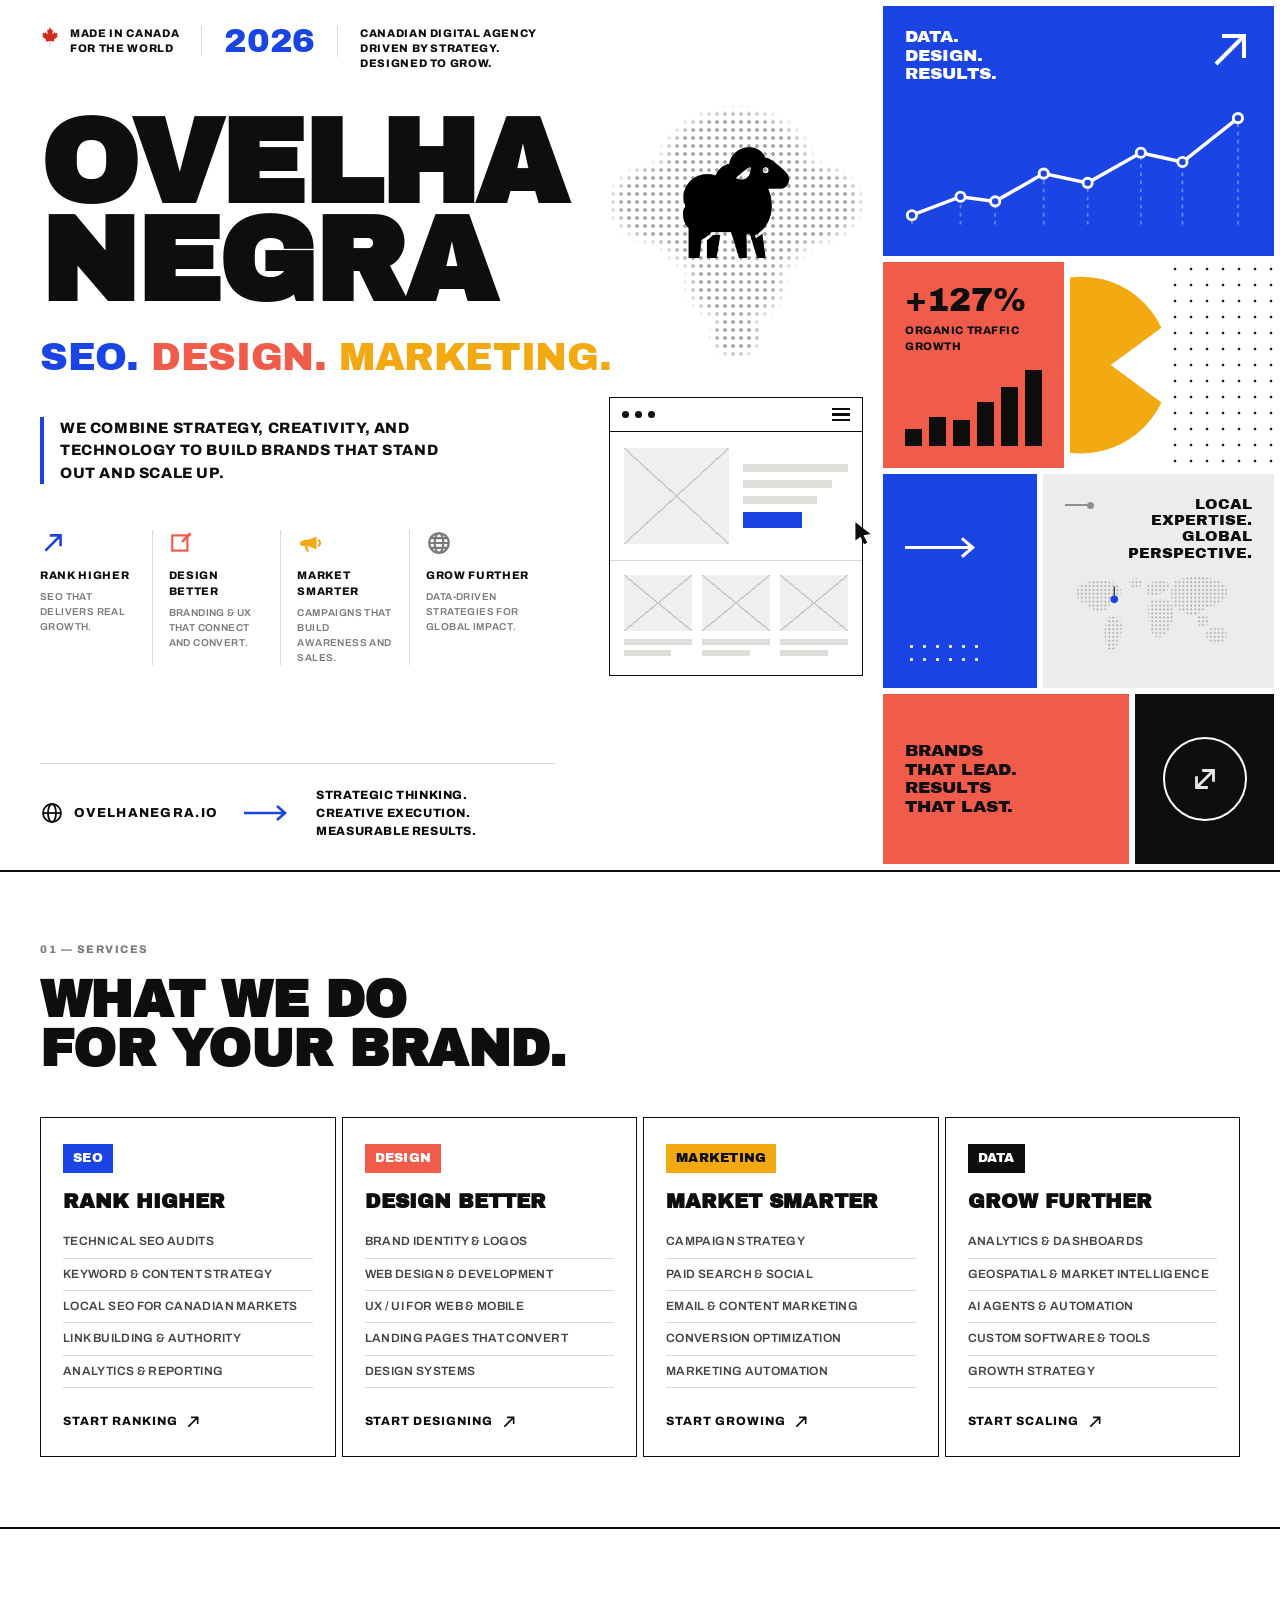
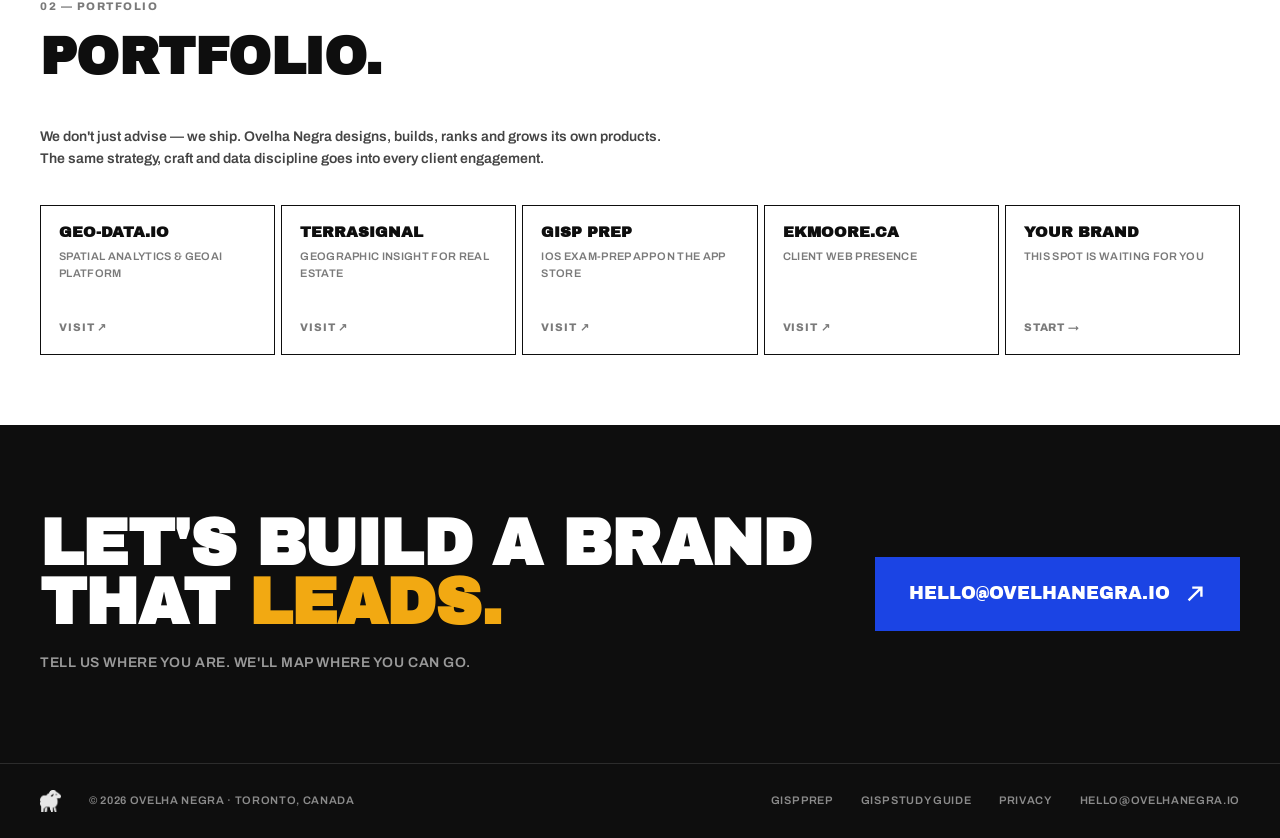
==== index.html @ 056b8930 "Rename brands section to Portfolio Co-Authored-By: Claude Fable 5 <noreply@anthropic.com>" ====
<!DOCTYPE html>
<html lang="en">
<head>
<meta charset="UTF-8">
<meta name="viewport" content="width=device-width, initial-scale=1.0">
<title>Ovelha Negra — Canadian Digital Agency · SEO. Design. Marketing.</title>
<meta name="description" content="Ovelha Negra is a Canadian digital agency driven by strategy and designed to grow. SEO, branding &amp; UX, and data-driven marketing that build brands that stand out and scale up. Made in Canada for the world.">
<meta name="theme-color" content="#0e0e0e">
<meta property="og:title" content="Ovelha Negra — SEO. Design. Marketing.">
<meta property="og:description" content="Canadian digital agency driven by strategy. Designed to grow. Strategic thinking, creative execution, measurable results.">
<meta property="og:type" content="website">
<meta property="og:url" content="https://ovelhanegra.io">
<meta property="og:image" content="https://ovelhanegra.io/assets/og-image.png">
<meta property="og:image:width" content="1200">
<meta property="og:image:height" content="630">
<meta name="twitter:card" content="summary_large_image">
<meta name="twitter:title" content="Ovelha Negra — SEO. Design. Marketing.">
<meta name="twitter:description" content="Canadian digital agency driven by strategy. Designed to grow.">
<meta name="twitter:image" content="https://ovelhanegra.io/assets/og-image.png">
<link rel="canonical" href="https://ovelhanegra.io/">
<link rel="icon" type="image/png" href="/assets/ovelhanegra-sheep.png">
<link rel="apple-touch-icon" href="/assets/ovelhanegra-sheep.png">
<link rel="preconnect" href="https://fonts.googleapis.com">
<link rel="preconnect" href="https://fonts.gstatic.com" crossorigin>
<link href="https://fonts.googleapis.com/css2?family=Archivo:ital,wght@0,400;0,600;0,700;0,800;0,900&family=Archivo+Black&display=swap" rel="stylesheet">
<script type="application/ld+json">
{
  "@context": "https://schema.org",
  "@type": "ProfessionalService",
  "name": "Ovelha Negra",
  "url": "https://ovelhanegra.io",
  "logo": "https://ovelhanegra.io/assets/ovelhanegra-sheep.png",
  "email": "hello@ovelhanegra.io",
  "description": "Canadian digital agency driven by strategy. SEO, design and marketing that build brands that stand out and scale up.",
  "areaServed": "Worldwide",
  "address": { "@type": "PostalAddress", "addressCountry": "CA", "addressLocality": "Toronto" },
  "knowsAbout": ["SEO", "Branding", "UX Design", "Digital Marketing", "Web Development", "Analytics"]
}
</script>
<!-- Microsoft Clarity -->
<script type="text/javascript">
    (function(c,l,a,r,i,t,y){
        c[a]=c[a]||function(){(c[a].q=c[a].q||[]).push(arguments)};
        t=l.createElement(r);t.async=1;t.src="https://www.clarity.ms/tag/"+i;
        y=l.getElementsByTagName(r)[0];y.parentNode.insertBefore(t,y);
    })(window, document, "clarity", "script", "xgvyvarw9n");
</script>
<style>
  :root{
    --paper:#ffffff;
    --ink:#0e0e0e;
    --blue:#1b44e4;
    --coral:#f05b4a;
    --yellow:#f2a912;
    --grey:#ececea;
    --grey-txt:#7a7a7a;
    --line:#d8d8d4;
    --sans:"Archivo",-apple-system,BlinkMacSystemFont,"Helvetica Neue",Arial,sans-serif;
    --black:"Archivo Black","Archivo",-apple-system,sans-serif;
  }
  *{margin:0;padding:0;box-sizing:border-box}
  html{scroll-behavior:smooth}
  body{background:var(--paper);color:var(--ink);font-family:var(--sans);font-size:15px;line-height:1.45;-webkit-font-smoothing:antialiased;text-rendering:optimizeLegibility}
  a{color:inherit;text-decoration:none}
  ::selection{background:var(--ink);color:var(--paper)}
  .u{text-transform:uppercase}
  .kicker{font-weight:800;font-size:11px;letter-spacing:.06em;text-transform:uppercase;line-height:1.35}
  .kicker-sub{font-weight:600;font-size:10px;letter-spacing:.05em;text-transform:uppercase;color:var(--grey-txt);line-height:1.35}

  /* ============ POSTER GRID ============ */
  .poster{display:grid;grid-template-columns:minmax(0,46fr) minmax(0,23fr) minmax(0,31fr);gap:0;max-width:1720px;margin:0 auto}
  .col-left{padding:26px 34px 30px 40px;display:flex;flex-direction:column;min-width:0}
  .col-mid{padding:26px 20px 30px;display:flex;flex-direction:column;align-items:center;min-width:0}
  .col-right{display:grid;grid-template-rows:auto auto auto auto;gap:6px;padding:6px 6px 6px 0;min-width:0}

  /* ---- top meta bar ---- */
  .topbar{display:flex;align-items:flex-start;gap:0;margin-bottom:44px}
  .topbar .cell{padding-right:22px;margin-right:22px;border-right:1px solid var(--line)}
  .topbar .cell:last-child{border-right:0;margin-right:0;padding-right:0}
  .maple{width:20px;height:20px;flex:none}
  .flagcell{display:flex;gap:10px;align-items:flex-start}
  .year{font-family:var(--black);font-size:34px;line-height:.9;color:var(--blue);letter-spacing:-.01em}

  /* ---- headline ---- */
  h1{font-family:var(--black);font-weight:900;font-size:clamp(64px,9.2vw,178px);line-height:.84;letter-spacing:-.02em;text-transform:uppercase;margin:0 0 26px}
  .tagline{font-family:var(--black);font-size:clamp(26px,3vw,55px);line-height:1;letter-spacing:-.01em;text-transform:uppercase;margin-bottom:40px;white-space:nowrap}
  .tagline .t-seo{color:var(--blue)}
  .tagline .t-design{color:var(--coral)}
  .tagline .t-mkt{color:var(--yellow)}

  .thesis{border-left:4px solid var(--blue);padding-left:16px;font-weight:800;font-size:15px;letter-spacing:.04em;text-transform:uppercase;max-width:430px;line-height:1.5;margin-bottom:46px}

  /* ---- four pillars ---- */
  .pillars{display:grid;grid-template-columns:repeat(4,1fr);gap:0;margin-bottom:auto;padding-bottom:40px}
  .pillar{padding:0 16px 0 0;margin-right:16px;border-right:1px solid var(--line)}
  .pillar:last-child{border-right:0;margin-right:0}
  .pillar svg{width:26px;height:26px;margin-bottom:12px;display:block}
  .pillar h3{font-weight:800;font-size:11px;letter-spacing:.06em;text-transform:uppercase;margin-bottom:5px}
  .pillar p{font-weight:600;font-size:10px;letter-spacing:.04em;text-transform:uppercase;color:var(--grey-txt);line-height:1.5}

  /* ---- bottom strip ---- */
  .bottomstrip{display:flex;align-items:center;gap:26px;border-top:1px solid var(--line);padding-top:22px;flex-wrap:wrap}
  .site-id{display:flex;align-items:center;gap:10px;font-weight:800;font-size:13px;letter-spacing:.1em}
  .site-id svg{width:24px;height:24px}
  .strip-arrow{flex:none}
  .strip-claim{font-weight:800;font-size:12px;letter-spacing:.05em;text-transform:uppercase;line-height:1.5}

  /* ---- middle column ---- */
  .sheep-stage{position:relative;width:100%;max-width:400px;aspect-ratio:1/1.12;margin:52px auto 0;display:flex;align-items:center;justify-content:center}
  .halftone{position:absolute;inset:0;background-image:radial-gradient(circle,#a8a8a5 1.6px,transparent 1.7px);background-size:8px 8px;-webkit-mask-image:radial-gradient(ellipse 40% 26% at 50% 30%,#000 60%,transparent 80%),radial-gradient(ellipse 30% 20% at 22% 44%,#000 55%,transparent 78%),radial-gradient(ellipse 30% 20% at 78% 44%,#000 55%,transparent 78%),radial-gradient(ellipse 42% 26% at 50% 52%,#000 58%,transparent 80%),radial-gradient(ellipse 28% 20% at 50% 72%,#000 50%,transparent 76%),radial-gradient(ellipse 15% 12% at 50% 90%,#000 45%,transparent 75%);mask-image:radial-gradient(ellipse 40% 26% at 50% 30%,#000 60%,transparent 80%),radial-gradient(ellipse 30% 20% at 22% 44%,#000 55%,transparent 78%),radial-gradient(ellipse 30% 20% at 78% 44%,#000 55%,transparent 78%),radial-gradient(ellipse 42% 26% at 50% 52%,#000 58%,transparent 80%),radial-gradient(ellipse 28% 20% at 50% 72%,#000 50%,transparent 76%),radial-gradient(ellipse 15% 12% at 50% 90%,#000 45%,transparent 75%)}
  .sheep-stage img{position:relative;width:42%;height:auto;z-index:2;margin-bottom:14%}

  .browser{width:100%;max-width:390px;border:1.5px solid var(--ink);background:var(--paper);margin-top:34px;position:relative}
  .cursor-icon{position:absolute;right:-14px;top:44%;width:26px;height:auto;z-index:4}
  .browser-bar{display:flex;align-items:center;justify-content:space-between;padding:10px 12px;border-bottom:1.5px solid var(--ink)}
  .dots{display:flex;gap:6px}
  .dots i{width:7px;height:7px;border-radius:50%;background:var(--ink);display:block}
  .burger{display:flex;flex-direction:column;gap:3px}
  .burger i{width:18px;height:2.5px;background:var(--ink);display:block}
  .browser-hero{display:grid;grid-template-columns:1fr 1fr;gap:14px;padding:16px 14px;border-bottom:1px solid var(--line)}
  .ph-img{background:#efefed;position:relative;min-height:96px}
  .ph-img::before,.ph-img::after{content:"";position:absolute;inset:0;background:linear-gradient(to top right,transparent calc(50% - .75px),#c9c9c6 calc(50% - .75px),#c9c9c6 calc(50% + .75px),transparent calc(50% + .75px))}
  .ph-img::after{background:linear-gradient(to bottom right,transparent calc(50% - .75px),#c9c9c6 calc(50% - .75px),#c9c9c6 calc(50% + .75px),transparent calc(50% + .75px))}
  .ph-lines{display:flex;flex-direction:column;gap:8px;justify-content:center}
  .ph-lines i{display:block;height:8px;background:#dededb}
  .ph-lines i:nth-child(2){width:85%}
  .ph-lines i:nth-child(3){width:70%}
  .ph-btn{width:56%;height:16px;background:var(--blue)}
  .browser-cards{display:grid;grid-template-columns:repeat(3,1fr);gap:10px;padding:14px}
  .bcard .ph-img{min-height:56px;margin-bottom:8px}
  .bcard i{display:block;height:6px;background:#dededb;margin-bottom:5px}
  .bcard i:last-child{width:70%}

  /* ---- right mosaic ---- */
  .tile{position:relative;overflow:hidden;padding:22px;display:flex;flex-direction:column}
  .t-blue{background:var(--blue);color:#fff}
  .t-coral{background:var(--coral)}
  .t-grey{background:var(--grey)}
  .t-black{background:var(--ink);color:#fff}
  .t-white{background:var(--paper)}
  .tile-head{font-family:var(--black);font-size:clamp(17px,1.35vw,24px);line-height:1.08;text-transform:uppercase;letter-spacing:0}

  .row-chart{min-height:250px}
  .map-head{display:flex;justify-content:space-between;align-items:flex-start;gap:10px;margin-bottom:12px}
  .map-head .tile-head{text-align:right}
  .map-marker{width:22px;height:2px;background:#8f8f8c;margin-top:8px;position:relative;flex:none}
  .map-marker::after{content:"";position:absolute;right:-7px;top:-2.5px;width:7px;height:7px;border-radius:50%;background:#8f8f8c}
  .row-chart .chart-top{display:flex;justify-content:space-between;align-items:flex-start;margin-bottom:8px}
  .row-chart svg.linechart{width:100%;height:auto;margin-top:auto;display:block}
  .arrow-ne{width:44px;height:44px;flex:none}

  .row2{display:grid;grid-template-columns:47fr 53fr;gap:6px}
  .stat-num{font-family:var(--black);font-size:clamp(28px,2.6vw,44px);line-height:1;margin-bottom:6px}
  .stat-label{font-weight:800;font-size:11px;letter-spacing:.05em;text-transform:uppercase;line-height:1.4;margin-bottom:16px}
  .bars{display:flex;align-items:flex-end;gap:7px;height:76px;margin-top:auto}
  .bars i{display:block;background:var(--ink);flex:1}
  .pac-tile{background:var(--paper);display:grid;grid-template-columns:1fr 1fr;padding:0}
  .pac{width:100%;height:100%;display:block}
  .dotgrid{background-image:radial-gradient(circle,#1a1a1a 1.5px,transparent 1.6px);background-size:16px 16px;background-position:center}

  .row3{display:grid;grid-template-columns:40fr 60fr;gap:6px;min-height:170px}
  .t-arrow{justify-content:space-between}
  .arrow-e{width:70%;height:auto;margin:auto 0}
  .t-arrow .tiledots{margin-top:auto;background-image:radial-gradient(circle,rgba(255,255,255,.9) 1.4px,transparent 1.5px);background-size:13px 13px;height:26px;width:70%}
  .worldmap{width:100%;height:auto;margin-top:auto;display:block}

  .row4{display:grid;grid-template-columns:64fr 36fr;gap:6px;min-height:170px}
  .t-coral .tile-head{color:var(--ink)}
  .circle-arrow{margin:auto;width:84px;height:84px;border:2px solid #fff;border-radius:50%;display:flex;align-items:center;justify-content:center}
  .circle-arrow svg{width:34px;height:34px}

  .tile a.cover{position:absolute;inset:0;z-index:3}
  .tile{transition:filter .15s}
  .tile:hover{filter:brightness(.97)}

  /* ============ SECTIONS BELOW ============ */
  .band{border-top:2px solid var(--ink)}
  .section{max-width:1720px;margin:0 auto;padding:70px 40px}
  .sec-label{font-weight:800;font-size:11px;letter-spacing:.14em;text-transform:uppercase;color:var(--grey-txt);margin-bottom:18px}
  .sec-title{font-family:var(--black);font-size:clamp(30px,4vw,58px);line-height:.95;text-transform:uppercase;letter-spacing:-.01em;margin-bottom:44px}

  .svc-grid{display:grid;grid-template-columns:repeat(4,1fr);gap:6px}
  .svc{border:1.5px solid var(--ink);padding:26px 22px;display:flex;flex-direction:column;min-height:340px}
  .svc .tag{font-family:var(--black);font-size:13px;letter-spacing:.02em;text-transform:uppercase;padding:5px 10px;display:inline-block;align-self:flex-start;margin-bottom:18px;color:#fff}
  .svc:nth-child(1) .tag{background:var(--blue)}
  .svc:nth-child(2) .tag{background:var(--coral)}
  .svc:nth-child(3) .tag{background:var(--yellow);color:var(--ink)}
  .svc:nth-child(4) .tag{background:var(--ink)}
  .svc h3{font-family:var(--black);font-size:20px;text-transform:uppercase;line-height:1.05;margin-bottom:14px}
  .svc ul{list-style:none;margin-bottom:22px}
  .svc li{font-weight:600;font-size:12px;letter-spacing:.03em;text-transform:uppercase;color:#444;padding:7px 0;border-bottom:1px solid var(--line)}
  .svc .go{margin-top:auto;font-weight:800;font-size:12px;letter-spacing:.08em;text-transform:uppercase;display:inline-flex;align-items:center;gap:8px}
  .svc .go svg{width:16px;height:16px;transition:transform .15s}
  .svc:hover .go svg{transform:translate(3px,-3px)}

  .work-note{font-weight:600;font-size:14px;color:#444;max-width:640px;margin-bottom:34px;line-height:1.6;text-transform:none;letter-spacing:0}
  .work-grid{display:grid;grid-template-columns:repeat(5,1fr);gap:6px}
  .work{border:1.5px solid var(--ink);padding:18px;min-height:150px;display:flex;flex-direction:column;transition:background .15s,color .15s}
  .work:hover{background:var(--ink);color:#fff}
  .work b{font-family:var(--black);font-size:15px;text-transform:uppercase;line-height:1.1;margin-bottom:8px}
  .work span{font-weight:600;font-size:11px;letter-spacing:.03em;text-transform:uppercase;color:var(--grey-txt);line-height:1.5}
  .work:hover span{color:#cfcfcf}
  .work .wgo{margin-top:auto;font-weight:800;font-size:11px;letter-spacing:.08em}

  .cta{background:var(--ink);color:#fff}
  .cta .section{display:grid;grid-template-columns:1fr auto;gap:40px;align-items:center;padding-top:90px;padding-bottom:90px}
  .cta h2{font-family:var(--black);font-size:clamp(36px,5vw,76px);line-height:.92;text-transform:uppercase;letter-spacing:-.01em}
  .cta h2 .hl{color:var(--yellow)}
  .cta p{font-weight:600;font-size:14px;letter-spacing:.04em;text-transform:uppercase;color:#9a9a9a;margin-top:20px}
  .cta-btn{display:inline-flex;align-items:center;gap:14px;background:var(--blue);color:#fff;font-family:var(--black);font-size:clamp(15px,1.4vw,20px);text-transform:uppercase;padding:24px 34px;transition:background .15s}
  .cta-btn:hover{background:var(--coral)}
  .cta-btn svg{width:22px;height:22px}

  footer{background:var(--ink);color:#8b8b8b;border-top:1px solid #2c2c2c}
  .foot{max-width:1720px;margin:0 auto;padding:26px 40px;display:flex;flex-wrap:wrap;gap:10px 28px;align-items:center;font-weight:600;font-size:11px;letter-spacing:.06em;text-transform:uppercase}
  .foot img{height:22px;width:auto;filter:invert(1);opacity:.9}
  .foot a:hover{color:#fff}
  .foot .grow{flex:1}

  /* ============ RESPONSIVE ============ */
  @media(max-width:1180px){
    .poster{grid-template-columns:1fr 1fr;min-height:0}
    .col-mid{order:3}
    .col-right{order:2;padding:26px 34px 0 0}
    .col-left{grid-column:1/-1;order:1}
    .col-mid{padding-left:34px}
    .svc-grid{grid-template-columns:repeat(2,1fr)}
    .work-grid{grid-template-columns:repeat(3,1fr)}
    .tagline{white-space:normal}
  }
  @media(max-width:720px){
    .poster{display:block}
    .col-left{padding:20px 22px}
    .col-mid{padding:10px 22px 30px}
    .col-right{padding:0 22px 10px}
    .topbar{flex-wrap:wrap;gap:12px;margin-bottom:30px}
    .topbar .cell{border-right:0;margin-right:0;padding-right:14px}
    .pillars{grid-template-columns:repeat(2,1fr);gap:22px 0}
    .pillar:nth-child(2){border-right:0}
    .svc-grid,.work-grid{grid-template-columns:1fr}
    .cta .section{grid-template-columns:1fr;padding:60px 22px}
    .section{padding:50px 22px}
    .row2,.row3,.row4{grid-template-columns:1fr}
    .pac-tile{grid-template-columns:1fr 1fr;min-height:120px}
    .bottomstrip{gap:16px}
  }
</style>
</head>
<body>

<!-- ==================== POSTER HERO ==================== -->
<div class="poster">

  <!-- LEFT -->
  <div class="col-left">
    <div class="topbar">
      <div class="cell flagcell">
        <svg class="maple" viewBox="0 0 24 24" fill="#d52b1e" aria-hidden="true"><path d="M12 1.5l-1.6 3.1c-.2.4-.5.4-.9.2l-1.2-.6.9 4.6c.2.9-.4 1-.9.5L6.4 7.2l-.3 1.1c-.1.3-.3.6-.7.5L2.8 8.3l.7 2.5c.1.5.3.9-.2 1.1l-.9.5 4.4 3.6c.4.3.6.9.4 1.5l-.4 1.3 4.2-.8c.5-.1.9.1.9.6L11.7 23h.6l-.2-4.4c0-.5.4-.7.9-.6l4.2.8-.4-1.3c-.2-.6 0-1.2.4-1.5l4.4-3.6-.9-.5c-.5-.2-.3-.6-.2-1.1l.7-2.5-2.6.5c-.4.1-.6-.2-.7-.5l-.3-1.1-1.9 2.1c-.5.5-1.1.4-.9-.5l.9-4.6-1.2.6c-.4.2-.7.2-.9-.2z"/></svg>
        <div class="kicker">Made in Canada<br>for the World</div>
      </div>
      <div class="cell"><div class="year">2026</div></div>
      <div class="cell"><div class="kicker">Canadian Digital Agency<br>Driven by Strategy.<br>Designed to Grow.</div></div>
    </div>

    <h1>Ovelha<br>Negra</h1>

    <div class="tagline"><span class="t-seo">SEO.</span> <span class="t-design">Design.</span> <span class="t-mkt">Marketing.</span></div>

    <p class="thesis">We combine strategy, creativity, and technology to build brands that stand out and scale up.</p>

    <div class="pillars">
      <div class="pillar">
        <svg viewBox="0 0 24 24" fill="none" stroke="#1b44e4" stroke-width="2.4" aria-hidden="true"><path d="M5 19L19 5M9 5h10v10"/></svg>
        <h3>Rank Higher</h3>
        <p>SEO that delivers real growth.</p>
      </div>
      <div class="pillar">
        <svg viewBox="0 0 24 24" fill="none" stroke="#f05b4a" stroke-width="2" aria-hidden="true"><rect x="3" y="5" width="14" height="14"/><path d="M20 3l-8 8" stroke-width="2.4"/></svg>
        <h3>Design Better</h3>
        <p>Branding &amp; UX that connect and convert.</p>
      </div>
      <div class="pillar">
        <svg viewBox="0 0 24 24" fill="none" stroke="#f2a912" stroke-width="2" aria-hidden="true"><path d="M3 11v3l4 1 2 5h2l-1.5-5H11l7 3V6l-7 3H7z" fill="#f2a912" stroke="none"/><path d="M20 9.5a3 3 0 010 5" stroke-linecap="round"/></svg>
        <h3>Market Smarter</h3>
        <p>Campaigns that build awareness and sales.</p>
      </div>
      <div class="pillar">
        <svg viewBox="0 0 24 24" fill="none" stroke="#7a7a7a" stroke-width="2" aria-hidden="true"><circle cx="12" cy="12" r="9"/><ellipse cx="12" cy="12" rx="4" ry="9"/><path d="M3 12h18M4.5 7.5h15M4.5 16.5h15"/></svg>
        <h3>Grow Further</h3>
        <p>Data-driven strategies for global impact.</p>
      </div>
    </div>

    <div class="bottomstrip">
      <div class="site-id">
        <svg viewBox="0 0 24 24" fill="none" stroke="#0e0e0e" stroke-width="1.8" aria-hidden="true"><circle cx="12" cy="12" r="9"/><ellipse cx="12" cy="12" rx="4" ry="9"/><path d="M3 12h18"/></svg>
        OVELHANEGRA.IO
      </div>
      <svg class="strip-arrow" width="46" height="18" viewBox="0 0 46 18" fill="none" aria-hidden="true"><path d="M0 9h40M33 2l8 7-8 7" stroke="#1b44e4" stroke-width="2.6"/></svg>
      <div class="strip-claim">Strategic Thinking.<br>Creative Execution.<br>Measurable Results.</div>
    </div>
  </div>

  <!-- MIDDLE -->
  <div class="col-mid">
    <div class="sheep-stage">
      <div class="halftone" aria-hidden="true"></div>
      <img src="/assets/ovelhanegra-sheep.png" alt="Ovelha Negra — the black sheep" width="340" height="340">
    </div>
    <div class="browser" aria-hidden="true">
      <svg class="cursor-icon" viewBox="0 0 24 24" aria-hidden="true"><path d="M5 2l14 11-6.5 1L16 21l-3 1.4-3.4-7L5 19z" fill="#0e0e0e"/></svg>
      <div class="browser-bar"><div class="dots"><i></i><i></i><i></i></div><div class="burger"><i></i><i></i><i></i></div></div>
      <div class="browser-hero">
        <div class="ph-img"></div>
        <div class="ph-lines"><i></i><i></i><i></i><span class="ph-btn"></span></div>
      </div>
      <div class="browser-cards">
        <div class="bcard"><div class="ph-img"></div><i></i><i></i></div>
        <div class="bcard"><div class="ph-img"></div><i></i><i></i></div>
        <div class="bcard"><div class="ph-img"></div><i></i><i></i></div>
      </div>
    </div>
  </div>

  <!-- RIGHT MOSAIC -->
  <div class="col-right">

    <div class="tile t-blue row-chart">
      <a class="cover" href="#services" aria-label="Data. Design. Results. — see services"></a>
      <div class="chart-top">
        <div class="tile-head">Data.<br>Design.<br>Results.</div>
        <svg class="arrow-ne" viewBox="0 0 44 44" fill="none" aria-hidden="true"><path d="M8 36L36 8M14 8h22v22" stroke="#fff" stroke-width="4"/></svg>
      </div>
      <svg class="linechart" viewBox="0 0 300 120" fill="none" aria-hidden="true">
        <path d="M6 112v-8M48 112v-24M78 112v-20M120 112v-44M158 112v-36M204 112v-62M240 112v-54M288 112v-92" stroke="rgba(255,255,255,.35)" stroke-width="1.5" stroke-dasharray="3 4"/>
        <path d="M6 104L48 88 78 92 120 68 158 76 204 50 240 58 288 20" stroke="#fff" stroke-width="3"/>
        <circle cx="6" cy="104" r="4" fill="#1b44e4" stroke="#fff" stroke-width="2.5"/><circle cx="48" cy="88" r="4" fill="#1b44e4" stroke="#fff" stroke-width="2.5"/><circle cx="78" cy="92" r="4" fill="#1b44e4" stroke="#fff" stroke-width="2.5"/><circle cx="120" cy="68" r="4" fill="#1b44e4" stroke="#fff" stroke-width="2.5"/><circle cx="158" cy="76" r="4" fill="#1b44e4" stroke="#fff" stroke-width="2.5"/><circle cx="204" cy="50" r="4" fill="#1b44e4" stroke="#fff" stroke-width="2.5"/><circle cx="240" cy="58" r="4" fill="#1b44e4" stroke="#fff" stroke-width="2.5"/><circle cx="288" cy="20" r="4" fill="#1b44e4" stroke="#fff" stroke-width="2.5"/>
      </svg>
    </div>

    <div class="row2">
      <div class="tile t-coral">
        <a class="cover" href="#services" aria-label="+127% organic traffic growth — see SEO services"></a>
        <div class="stat-num">+127%</div>
        <div class="stat-label">Organic Traffic<br>Growth</div>
        <div class="bars"><i style="height:22%"></i><i style="height:38%"></i><i style="height:34%"></i><i style="height:58%"></i><i style="height:78%"></i><i style="height:100%"></i></div>
      </div>
      <div class="tile pac-tile" aria-hidden="true">
        <svg class="pac" viewBox="0 0 90 160" preserveAspectRatio="xMinYMid meet"><path fill="#f2a912" d="M80.7 47 A78 78 0 1 0 80.7 113 L36 80 Z"/></svg>
        <div class="dotgrid"></div>
      </div>
    </div>

    <div class="row3">
      <div class="tile t-blue t-arrow">
        <a class="cover" href="#contact" aria-label="Contact Ovelha Negra"></a>
        <svg class="arrow-e" viewBox="0 0 100 30" fill="none" aria-hidden="true"><path d="M0 15h88M74 3l14 12-14 12" stroke="#fff" stroke-width="4"/></svg>
        <div class="tiledots"></div>
      </div>
      <div class="tile t-grey">
        <div class="map-head"><span class="map-marker" aria-hidden="true"></span><div class="tile-head" style="font-size:15px">Local Expertise.<br>Global Perspective.</div></div>
        <svg class="worldmap" viewBox="0 0 220 110" aria-hidden="true">
          <defs>
            <pattern id="mapdots" width="4.6" height="4.6" patternUnits="userSpaceOnUse"><circle cx="1.5" cy="1.5" r="1.05" fill="#8f8f8c"/></pattern>
          </defs>
          <g fill="url(#mapdots)">
            <path d="M18 14c12-6 34-7 44 0 8 5 4 13-2 17-6 4-8 9-13 13-5 4-11 3-15-2-5-6-14-6-17-12-3-6-3-13 3-16z"/>
            <path d="M76 8c6-3 12-2 14 2 2 4-2 8-8 8-5 0-9-6-6-10z"/>
            <path d="M52 52c8-2 14 2 15 10 1 8-3 18-7 26-3 6-8 6-10 0-3-9-4-16-3-24 1-6 2-10 5-12z"/>
            <path d="M100 12c8-4 18-4 22 0 3 3 0 8-4 10-6 3-12 6-18 4-5-2-5-11 0-14z"/>
            <path d="M102 32c10-4 20-2 24 6 4 8 2 18-2 26-4 8-10 14-16 12-6-2-8-10-9-18-1-10-3-22 3-26z"/>
            <path d="M132 8c18-6 44-4 54 4 8 6 6 16-2 22-8 6-16 4-22 10-5 5-12 8-18 4-8-5-16-6-18-14-2-9-2-22 6-26z"/>
            <path d="M158 50c5-2 10 0 11 5 1 4-2 8-7 8-4 0-8-3-8-7 0-3 1-5 4-6z"/>
            <path d="M172 64c8-3 16-1 18 6 2 6-3 12-10 13-7 1-13-3-14-9-1-5 2-8 6-10z"/>
          </g>
          <line x1="58" y1="30" x2="58" y2="16" stroke="#0e0e0e" stroke-width="1.2"/>
          <circle cx="58" cy="31" r="4.5" fill="#1b44e4"/>
        </svg>
      </div>
    </div>

    <div class="row4">
      <div class="tile t-coral">
        <a class="cover" href="#work" aria-label="Brands that lead — see our work"></a>
        <div class="tile-head" style="margin:auto 0">Brands<br>That Lead.<br>Results<br>That Last.</div>
      </div>
      <div class="tile t-black">
        <a class="cover" href="#contact" aria-label="Start a project"></a>
        <div class="circle-arrow"><svg viewBox="0 0 24 24" fill="none" stroke="#fff" stroke-width="2" aria-hidden="true"><path d="M6 18L18 6M10 6h8v8M6 10v8h8" opacity=".9"/></svg></div>
      </div>
    </div>

  </div>
</div>

<!-- ==================== SERVICES ==================== -->
<div class="band" id="services">
  <div class="section">
    <div class="sec-label">01 — Services</div>
    <h2 class="sec-title">What we do<br>for your brand.</h2>
    <div class="svc-grid">
      <div class="svc">
        <span class="tag">SEO</span>
        <h3>Rank Higher</h3>
        <ul>
          <li>Technical SEO audits</li>
          <li>Keyword &amp; content strategy</li>
          <li>Local SEO for Canadian markets</li>
          <li>Link building &amp; authority</li>
          <li>Analytics &amp; reporting</li>
        </ul>
        <a class="go" href="mailto:hello@ovelhanegra.io?subject=SEO%20inquiry">Start ranking <svg viewBox="0 0 24 24" fill="none" stroke="currentColor" stroke-width="2.4"><path d="M5 19L19 5M9 5h10v10"/></svg></a>
      </div>
      <div class="svc">
        <span class="tag">Design</span>
        <h3>Design Better</h3>
        <ul>
          <li>Brand identity &amp; logos</li>
          <li>Web design &amp; development</li>
          <li>UX / UI for web &amp; mobile</li>
          <li>Landing pages that convert</li>
          <li>Design systems</li>
        </ul>
        <a class="go" href="mailto:hello@ovelhanegra.io?subject=Design%20inquiry">Start designing <svg viewBox="0 0 24 24" fill="none" stroke="currentColor" stroke-width="2.4"><path d="M5 19L19 5M9 5h10v10"/></svg></a>
      </div>
      <div class="svc">
        <span class="tag">Marketing</span>
        <h3>Market Smarter</h3>
        <ul>
          <li>Campaign strategy</li>
          <li>Paid search &amp; social</li>
          <li>Email &amp; content marketing</li>
          <li>Conversion optimization</li>
          <li>Marketing automation</li>
        </ul>
        <a class="go" href="mailto:hello@ovelhanegra.io?subject=Marketing%20inquiry">Start growing <svg viewBox="0 0 24 24" fill="none" stroke="currentColor" stroke-width="2.4"><path d="M5 19L19 5M9 5h10v10"/></svg></a>
      </div>
      <div class="svc">
        <span class="tag">Data</span>
        <h3>Grow Further</h3>
        <ul>
          <li>Analytics &amp; dashboards</li>
          <li>Geospatial &amp; market intelligence</li>
          <li>AI agents &amp; automation</li>
          <li>Custom software &amp; tools</li>
          <li>Growth strategy</li>
        </ul>
        <a class="go" href="mailto:hello@ovelhanegra.io?subject=Data%20%26%20Growth%20inquiry">Start scaling <svg viewBox="0 0 24 24" fill="none" stroke="currentColor" stroke-width="2.4"><path d="M5 19L19 5M9 5h10v10"/></svg></a>
      </div>
    </div>
  </div>
</div>

<!-- ==================== WORK ==================== -->
<div class="band" id="work">
  <div class="section">
    <div class="sec-label">02 — Portfolio</div>
    <h2 class="sec-title">Portfolio.</h2>
    <p class="work-note">We don't just advise — we ship. Ovelha Negra designs, builds, ranks and grows its own products. The same strategy, craft and data discipline goes into every client engagement.</p>
    <div class="work-grid">
      <a class="work" href="https://geo-data.io" target="_blank" rel="noopener">
        <b>geo-data.io</b>
        <span>Spatial analytics &amp; GeoAI platform</span>
        <span class="wgo">Visit ↗</span>
      </a>
      <a class="work" href="https://www.terrasignal.ca" target="_blank" rel="noopener">
        <b>TerraSignal</b>
        <span>Geographic insight for real estate</span>
        <span class="wgo">Visit ↗</span>
      </a>
      <a class="work" href="/GISPApp/">
        <b>GISP Prep</b>
        <span>iOS exam-prep app on the App Store</span>
        <span class="wgo">Visit ↗</span>
      </a>
      <a class="work" href="https://ekmoore.ca" target="_blank" rel="noopener">
        <b>ekmoore.ca</b>
        <span>Client web presence</span>
        <span class="wgo">Visit ↗</span>
      </a>
      <a class="work" href="mailto:hello@ovelhanegra.io?subject=Project%20inquiry">
        <b>Your brand</b>
        <span>This spot is waiting for you</span>
        <span class="wgo">Start →</span>
      </a>
    </div>
  </div>
</div>

<!-- ==================== CTA ==================== -->
<div class="cta" id="contact">
  <div class="section">
    <div>
      <h2>Let's build a brand<br>that <span class="hl">leads.</span></h2>
      <p>Tell us where you are. We'll map where you can go.</p>
    </div>
    <a class="cta-btn" href="mailto:hello@ovelhanegra.io?subject=Project%20inquiry">hello@ovelhanegra.io <svg viewBox="0 0 24 24" fill="none" stroke="currentColor" stroke-width="2.6"><path d="M5 19L19 5M9 5h10v10"/></svg></a>
  </div>
</div>

<footer>
  <div class="foot">
    <img src="/assets/ovelhanegra-sheep.png" alt="Ovelha Negra">
    <span>© 2026 Ovelha Negra · Toronto, Canada</span>
    <span class="grow"></span>
    <a href="/GISPApp/">GISP Prep</a>
    <a href="/GISPApp/gisp-exam-study-guide/">GISP Study Guide</a>
    <a href="/GISPApp/privacy.html">Privacy</a>
    <a href="mailto:hello@ovelhanegra.io">hello@ovelhanegra.io</a>
  </div>
</footer>

</body>
</html>
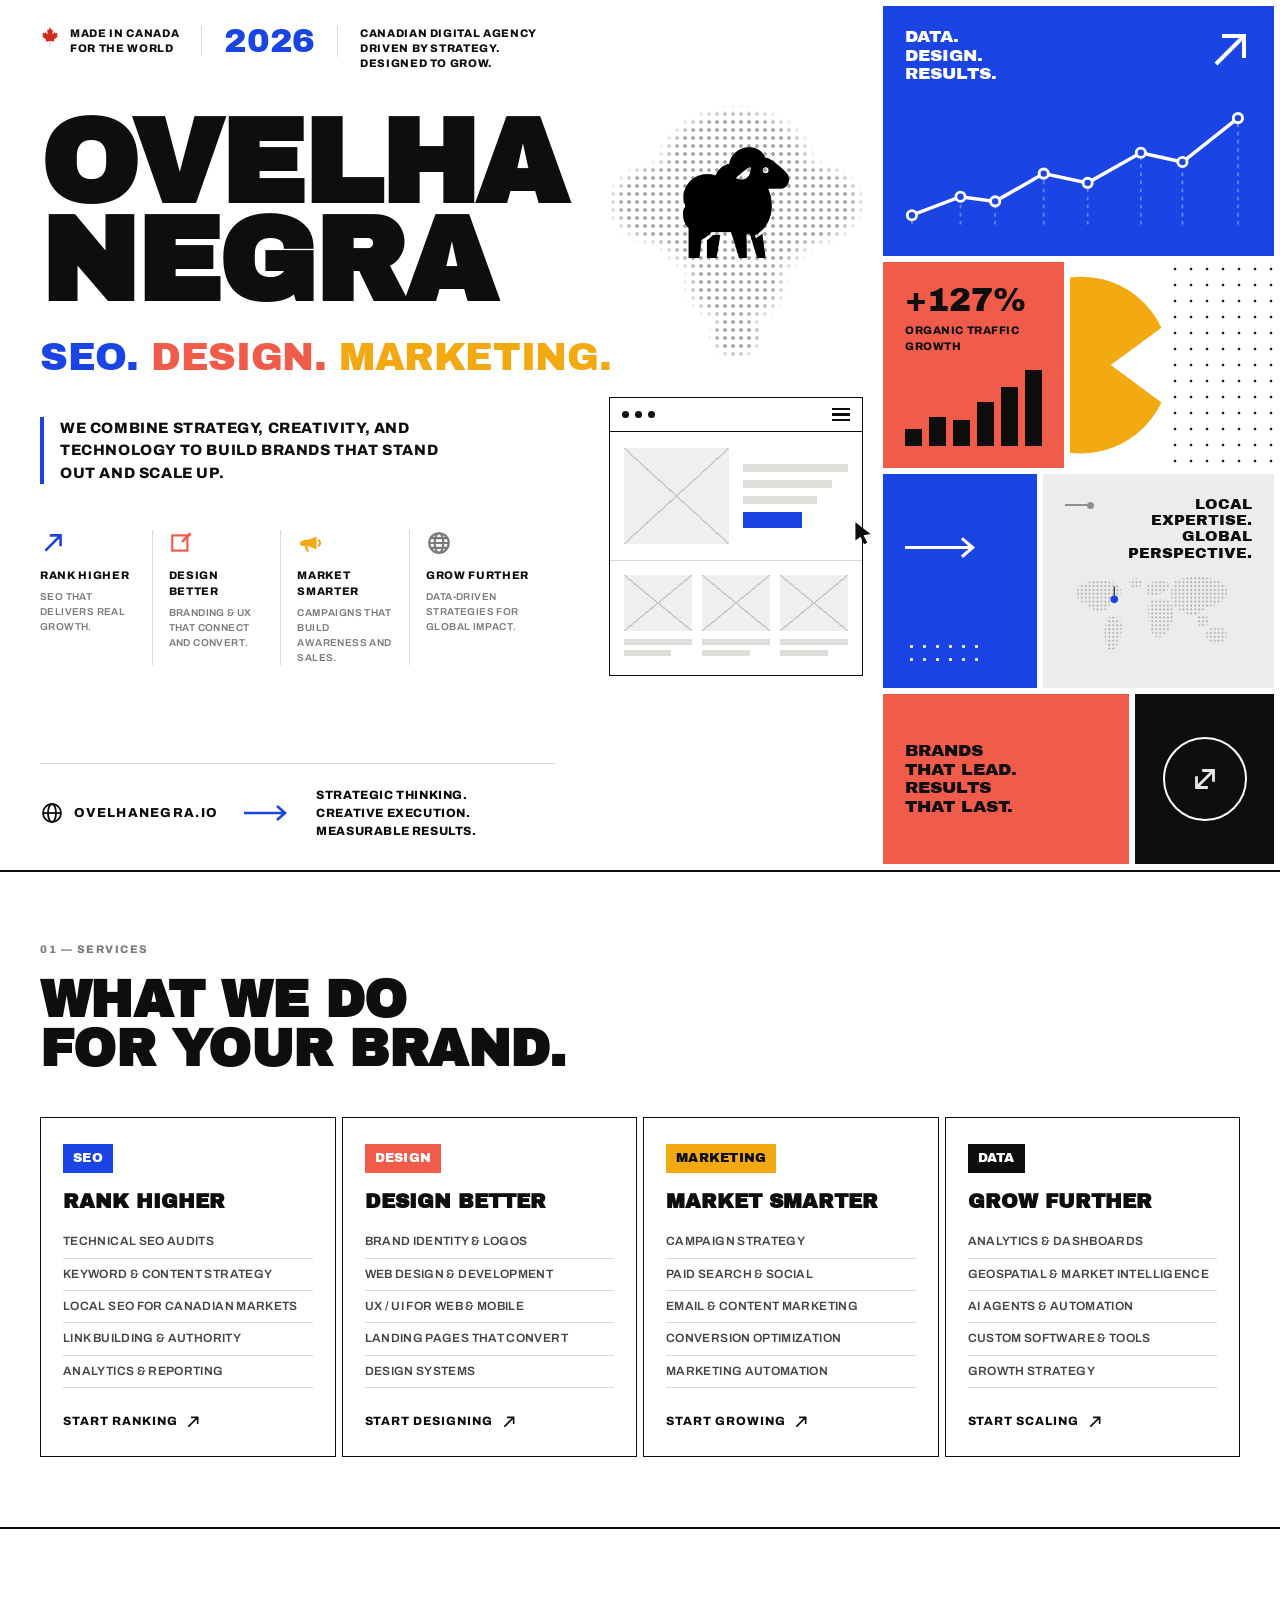
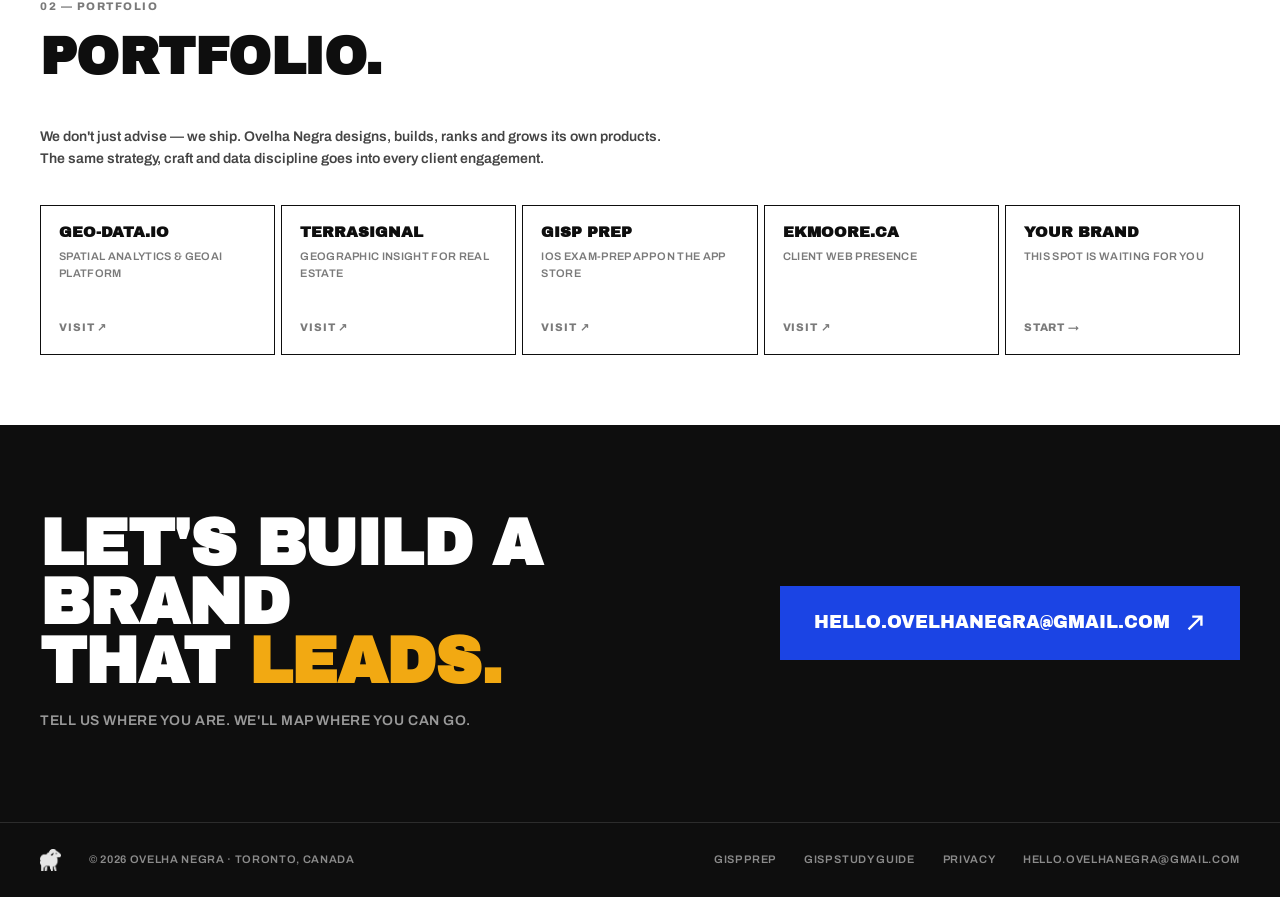
==== commit de2fdbd2: "Point all contact CTAs at hello.ovelhanegra@gmail.com The privateemail.com mailbox for hello@ovelhan" ====
--- a/index.html
+++ b/index.html
@@ -30,7 +30,7 @@
   "name": "Ovelha Negra",
   "url": "https://ovelhanegra.io",
   "logo": "https://ovelhanegra.io/assets/ovelhanegra-sheep.png",
-  "email": "hello@ovelhanegra.io",
+  "email": "hello.ovelhanegra@gmail.com",
   "description": "Canadian digital agency driven by strategy. SEO, design and marketing that build brands that stand out and scale up.",
   "areaServed": "Worldwide",
   "address": { "@type": "PostalAddress", "addressCountry": "CA", "addressLocality": "Toronto" },
@@ -409,7 +409,7 @@
           <li>Link building &amp; authority</li>
           <li>Analytics &amp; reporting</li>
         </ul>
-        <a class="go" href="mailto:hello@ovelhanegra.io?subject=SEO%20inquiry">Start ranking <svg viewBox="0 0 24 24" fill="none" stroke="currentColor" stroke-width="2.4"><path d="M5 19L19 5M9 5h10v10"/></svg></a>
+        <a class="go" href="mailto:hello.ovelhanegra@gmail.com?subject=SEO%20inquiry">Start ranking <svg viewBox="0 0 24 24" fill="none" stroke="currentColor" stroke-width="2.4"><path d="M5 19L19 5M9 5h10v10"/></svg></a>
       </div>
       <div class="svc">
         <span class="tag">Design</span>
@@ -421,7 +421,7 @@
           <li>Landing pages that convert</li>
           <li>Design systems</li>
         </ul>
-        <a class="go" href="mailto:hello@ovelhanegra.io?subject=Design%20inquiry">Start designing <svg viewBox="0 0 24 24" fill="none" stroke="currentColor" stroke-width="2.4"><path d="M5 19L19 5M9 5h10v10"/></svg></a>
+        <a class="go" href="mailto:hello.ovelhanegra@gmail.com?subject=Design%20inquiry">Start designing <svg viewBox="0 0 24 24" fill="none" stroke="currentColor" stroke-width="2.4"><path d="M5 19L19 5M9 5h10v10"/></svg></a>
       </div>
       <div class="svc">
         <span class="tag">Marketing</span>
@@ -433,7 +433,7 @@
           <li>Conversion optimization</li>
           <li>Marketing automation</li>
         </ul>
-        <a class="go" href="mailto:hello@ovelhanegra.io?subject=Marketing%20inquiry">Start growing <svg viewBox="0 0 24 24" fill="none" stroke="currentColor" stroke-width="2.4"><path d="M5 19L19 5M9 5h10v10"/></svg></a>
+        <a class="go" href="mailto:hello.ovelhanegra@gmail.com?subject=Marketing%20inquiry">Start growing <svg viewBox="0 0 24 24" fill="none" stroke="currentColor" stroke-width="2.4"><path d="M5 19L19 5M9 5h10v10"/></svg></a>
       </div>
       <div class="svc">
         <span class="tag">Data</span>
@@ -445,7 +445,7 @@
           <li>Custom software &amp; tools</li>
           <li>Growth strategy</li>
         </ul>
-        <a class="go" href="mailto:hello@ovelhanegra.io?subject=Data%20%26%20Growth%20inquiry">Start scaling <svg viewBox="0 0 24 24" fill="none" stroke="currentColor" stroke-width="2.4"><path d="M5 19L19 5M9 5h10v10"/></svg></a>
+        <a class="go" href="mailto:hello.ovelhanegra@gmail.com?subject=Data%20%26%20Growth%20inquiry">Start scaling <svg viewBox="0 0 24 24" fill="none" stroke="currentColor" stroke-width="2.4"><path d="M5 19L19 5M9 5h10v10"/></svg></a>
       </div>
     </div>
   </div>
@@ -478,7 +478,7 @@
         <span>Client web presence</span>
         <span class="wgo">Visit ↗</span>
       </a>
-      <a class="work" href="mailto:hello@ovelhanegra.io?subject=Project%20inquiry">
+      <a class="work" href="mailto:hello.ovelhanegra@gmail.com?subject=Project%20inquiry">
         <b>Your brand</b>
         <span>This spot is waiting for you</span>
         <span class="wgo">Start →</span>
@@ -494,7 +494,7 @@
       <h2>Let's build a brand<br>that <span class="hl">leads.</span></h2>
       <p>Tell us where you are. We'll map where you can go.</p>
     </div>
-    <a class="cta-btn" href="mailto:hello@ovelhanegra.io?subject=Project%20inquiry">hello@ovelhanegra.io <svg viewBox="0 0 24 24" fill="none" stroke="currentColor" stroke-width="2.6"><path d="M5 19L19 5M9 5h10v10"/></svg></a>
+    <a class="cta-btn" href="mailto:hello.ovelhanegra@gmail.com?subject=Project%20inquiry">hello.ovelhanegra@gmail.com <svg viewBox="0 0 24 24" fill="none" stroke="currentColor" stroke-width="2.6"><path d="M5 19L19 5M9 5h10v10"/></svg></a>
   </div>
 </div>
 
@@ -506,7 +506,7 @@
     <a href="/GISPApp/">GISP Prep</a>
     <a href="/GISPApp/gisp-exam-study-guide/">GISP Study Guide</a>
     <a href="/GISPApp/privacy.html">Privacy</a>
-    <a href="mailto:hello@ovelhanegra.io">hello@ovelhanegra.io</a>
+    <a href="mailto:hello.ovelhanegra@gmail.com">hello.ovelhanegra@gmail.com</a>
   </div>
 </footer>
 
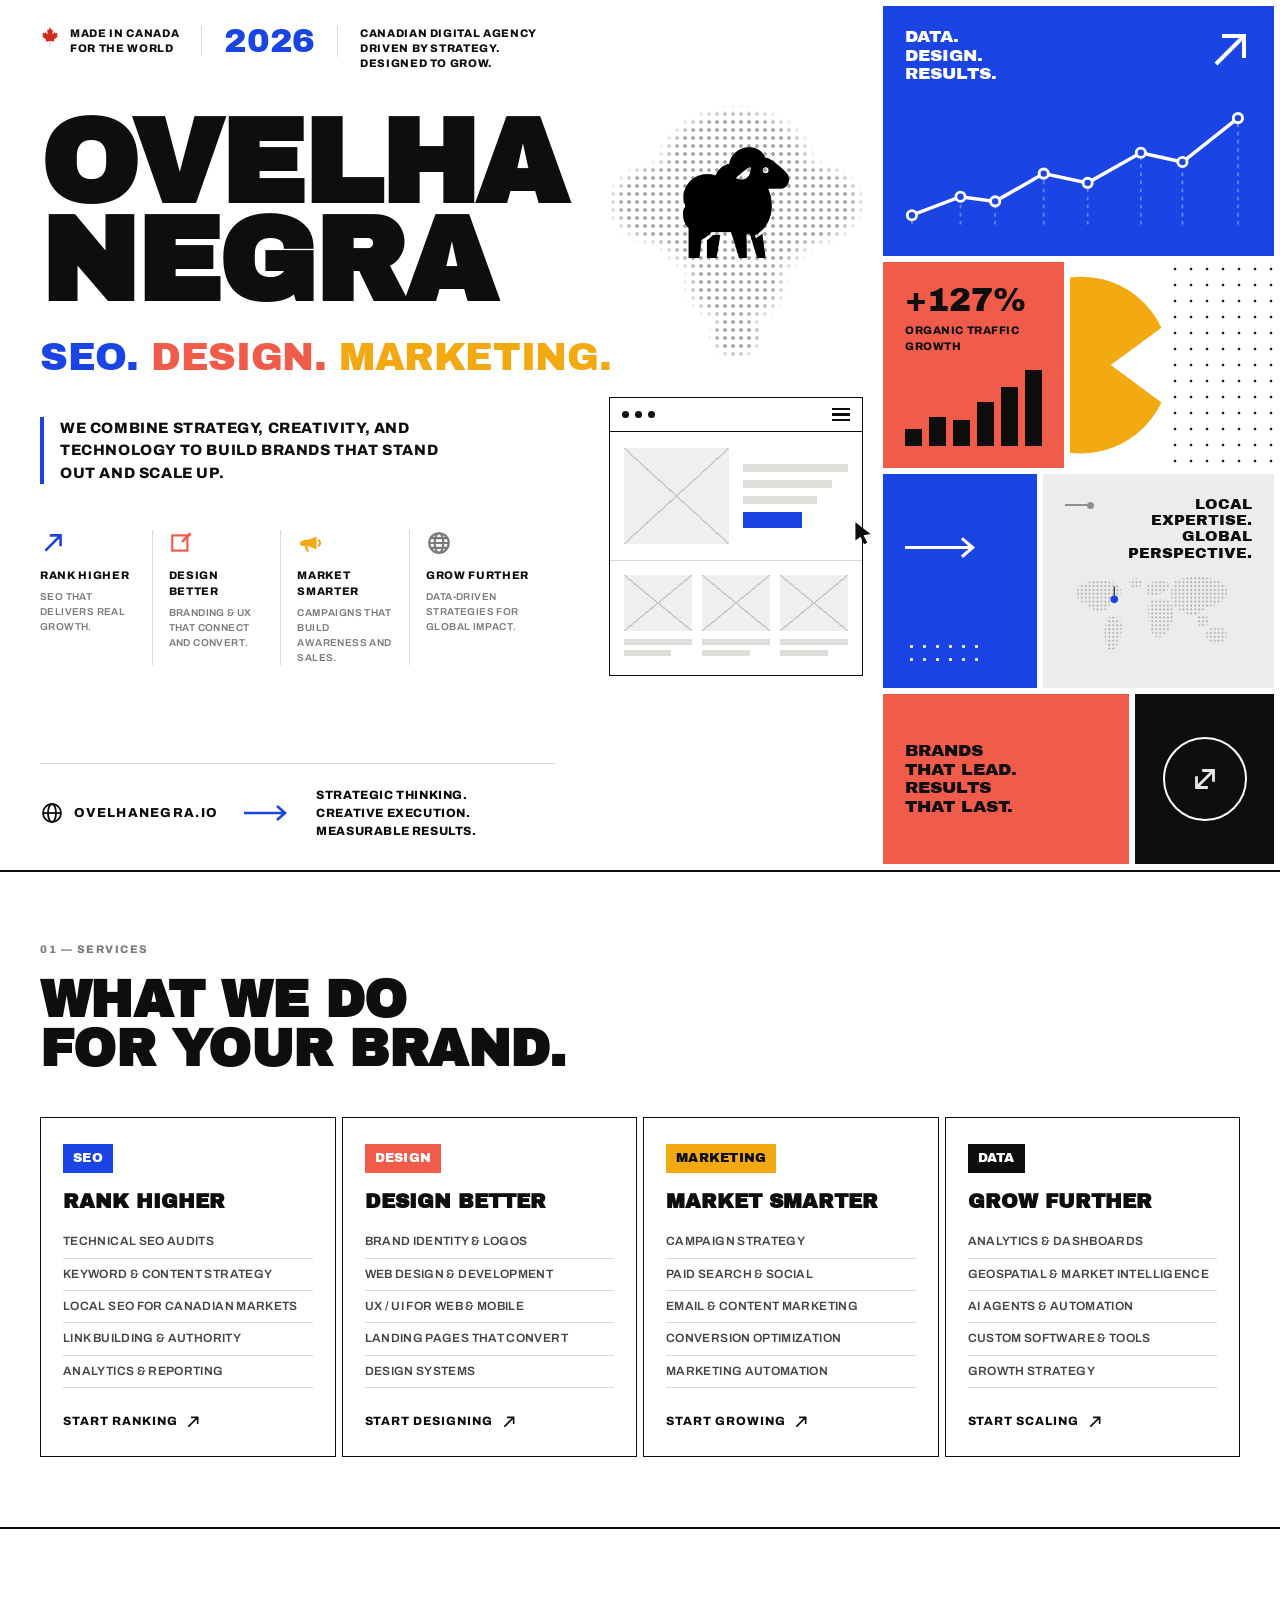
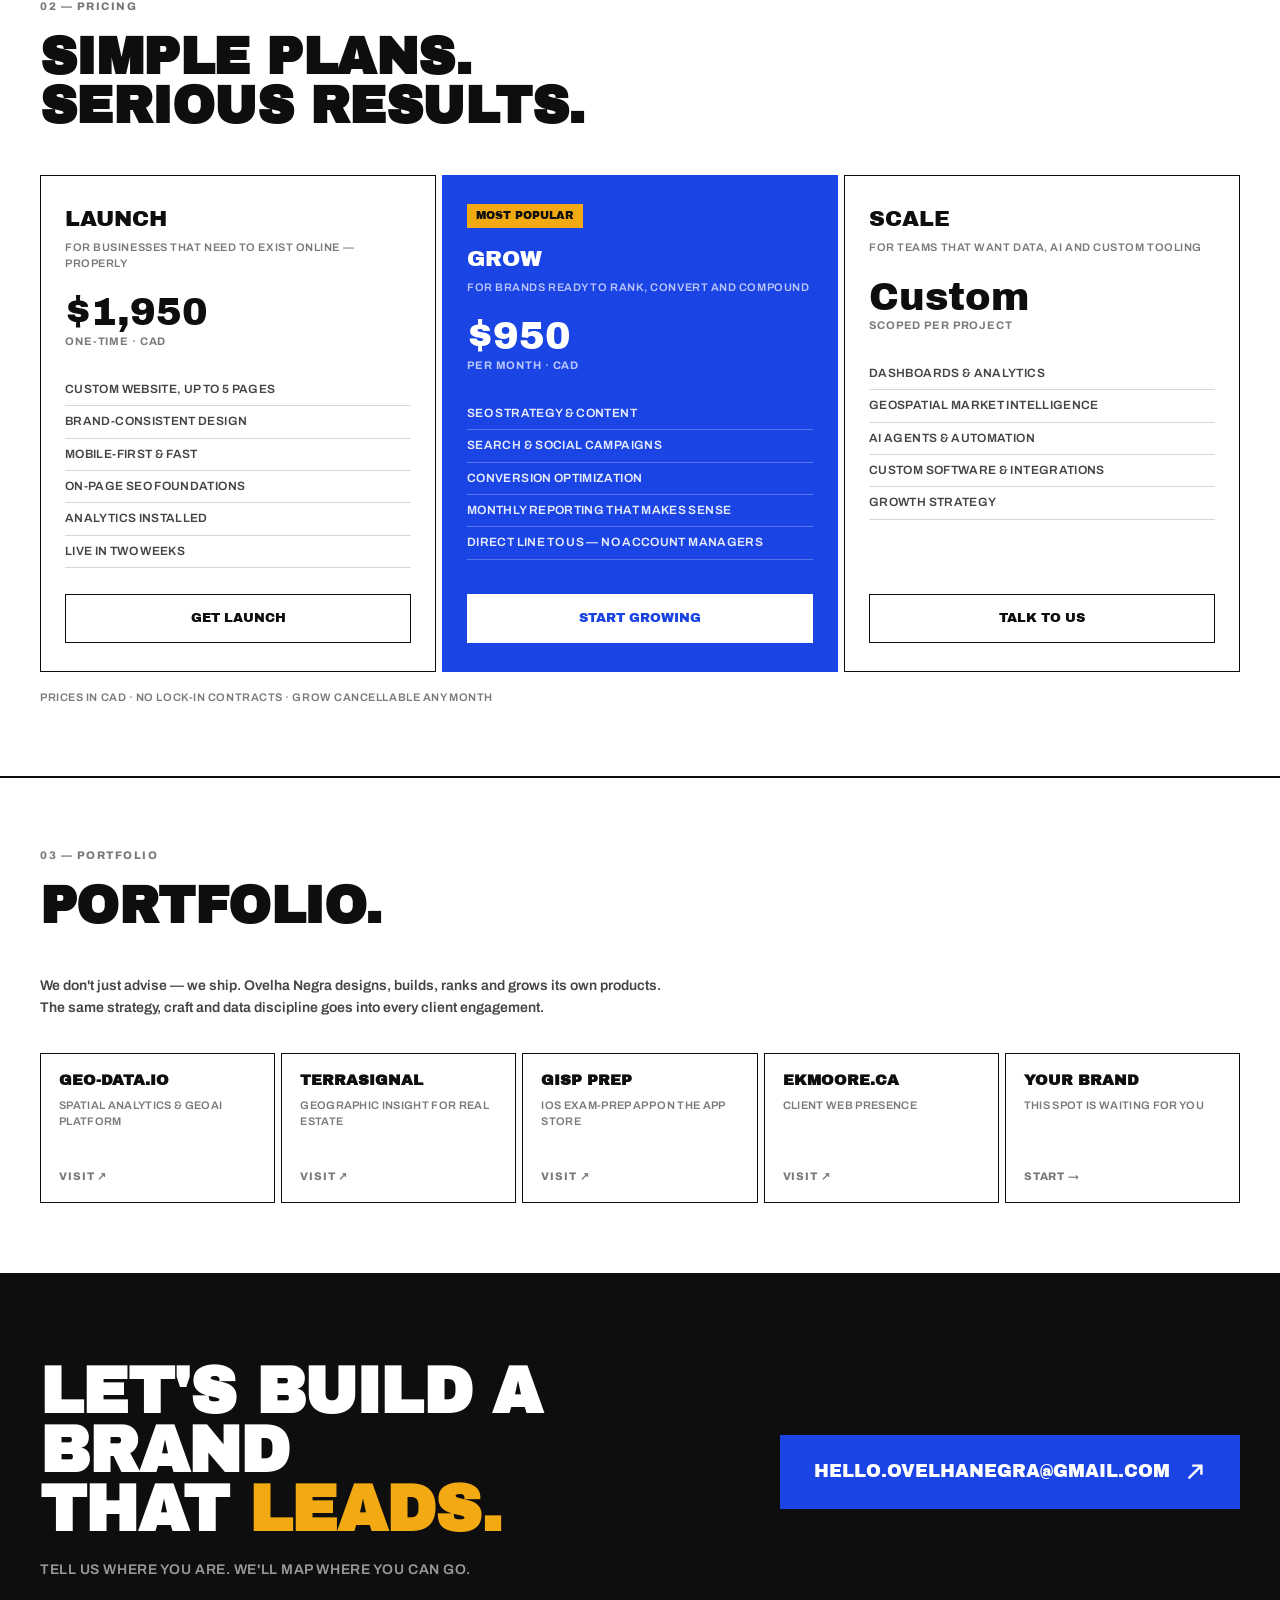
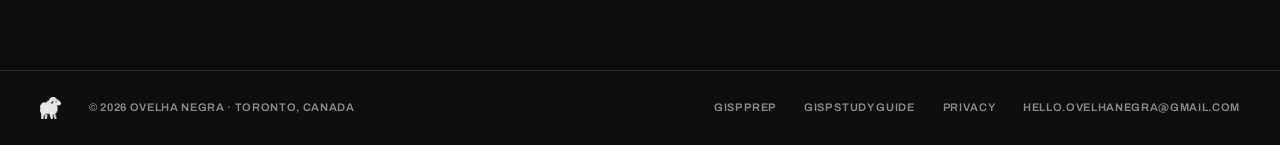
==== commit c5a5f2d3: "Add pricing section: Launch $1,950 / Grow $950 per month / Scale custom Three-package pricing betwee" ====
--- a/index.html
+++ b/index.html
@@ -193,6 +193,25 @@
   .svc .go svg{width:16px;height:16px;transition:transform .15s}
   .svc:hover .go svg{transform:translate(3px,-3px)}
 
+  /* ---- pricing ---- */
+  .price-grid{display:grid;grid-template-columns:repeat(3,1fr);gap:6px}
+  .price{border:1.5px solid var(--ink);padding:28px 24px;display:flex;flex-direction:column;min-height:420px;background:var(--paper)}
+  .price .p-name{font-family:var(--black);font-size:22px;text-transform:uppercase;margin-bottom:4px}
+  .price .p-for{font-weight:600;font-size:11px;letter-spacing:.05em;text-transform:uppercase;color:var(--grey-txt);margin-bottom:22px}
+  .price .p-amount{font-family:var(--black);font-size:clamp(34px,3vw,48px);line-height:1;margin-bottom:2px}
+  .price .p-per{font-weight:700;font-size:11px;letter-spacing:.08em;text-transform:uppercase;color:var(--grey-txt);margin-bottom:24px}
+  .price ul{list-style:none;margin-bottom:26px}
+  .price li{font-weight:600;font-size:12px;letter-spacing:.03em;text-transform:uppercase;color:#444;padding:7px 0;border-bottom:1px solid var(--line)}
+  .price .p-cta{margin-top:auto;display:flex;align-items:center;justify-content:center;gap:10px;border:1.5px solid var(--ink);padding:14px;font-family:var(--black);font-size:13px;text-transform:uppercase;transition:background .15s,color .15s}
+  .price .p-cta:hover{background:var(--ink);color:#fff}
+  .price.featured{background:var(--blue);border-color:var(--blue);color:#fff}
+  .price.featured .p-for,.price.featured .p-per{color:#b9c6ff}
+  .price.featured li{color:#e8ecff;border-bottom-color:rgba(255,255,255,.25)}
+  .price.featured .p-cta{border-color:#fff;background:#fff;color:var(--blue)}
+  .price.featured .p-cta:hover{background:var(--yellow);border-color:var(--yellow);color:var(--ink)}
+  .p-flag{align-self:flex-start;background:var(--yellow);color:var(--ink);font-family:var(--black);font-size:11px;text-transform:uppercase;padding:4px 9px;margin-bottom:16px}
+  .price-note{margin-top:18px;font-weight:600;font-size:11px;letter-spacing:.05em;text-transform:uppercase;color:var(--grey-txt)}
+
   .work-note{font-weight:600;font-size:14px;color:#444;max-width:640px;margin-bottom:34px;line-height:1.6;text-transform:none;letter-spacing:0}
   .work-grid{display:grid;grid-template-columns:repeat(5,1fr);gap:6px}
   .work{border:1.5px solid var(--ink);padding:18px;min-height:150px;display:flex;flex-direction:column;transition:background .15s,color .15s}
@@ -237,7 +256,7 @@
     .topbar .cell{border-right:0;margin-right:0;padding-right:14px}
     .pillars{grid-template-columns:repeat(2,1fr);gap:22px 0}
     .pillar:nth-child(2){border-right:0}
-    .svc-grid,.work-grid{grid-template-columns:1fr}
+    .svc-grid,.work-grid,.price-grid{grid-template-columns:1fr}
     .cta .section{grid-template-columns:1fr;padding:60px 22px}
     .section{padding:50px 22px}
     .row2,.row3,.row4{grid-template-columns:1fr}
@@ -451,10 +470,65 @@
   </div>
 </div>
 
+<!-- ==================== PRICING ==================== -->
+<div class="band" id="pricing">
+  <div class="section">
+    <div class="sec-label">02 — Pricing</div>
+    <h2 class="sec-title">Simple plans.<br>Serious results.</h2>
+    <div class="price-grid">
+      <div class="price">
+        <div class="p-name">Launch</div>
+        <div class="p-for">For businesses that need to exist online — properly</div>
+        <div class="p-amount">$1,950</div>
+        <div class="p-per">One-time · CAD</div>
+        <ul>
+          <li>Custom website, up to 5 pages</li>
+          <li>Brand-consistent design</li>
+          <li>Mobile-first &amp; fast</li>
+          <li>On-page SEO foundations</li>
+          <li>Analytics installed</li>
+          <li>Live in two weeks</li>
+        </ul>
+        <a class="p-cta" href="mailto:hello.ovelhanegra@gmail.com?subject=Launch%20package">Get Launch</a>
+      </div>
+      <div class="price featured">
+        <span class="p-flag">Most popular</span>
+        <div class="p-name">Grow</div>
+        <div class="p-for">For brands ready to rank, convert and compound</div>
+        <div class="p-amount">$950</div>
+        <div class="p-per">Per month · CAD</div>
+        <ul>
+          <li>SEO strategy &amp; content</li>
+          <li>Search &amp; social campaigns</li>
+          <li>Conversion optimization</li>
+          <li>Monthly reporting that makes sense</li>
+          <li>Direct line to us — no account managers</li>
+        </ul>
+        <a class="p-cta" href="mailto:hello.ovelhanegra@gmail.com?subject=Grow%20plan">Start Growing</a>
+      </div>
+      <div class="price">
+        <div class="p-name">Scale</div>
+        <div class="p-for">For teams that want data, AI and custom tooling</div>
+        <div class="p-amount">Custom</div>
+        <div class="p-per">Scoped per project</div>
+        <ul>
+          <li>Dashboards &amp; analytics</li>
+          <li>Geospatial market intelligence</li>
+          <li>AI agents &amp; automation</li>
+          <li>Custom software &amp; integrations</li>
+          <li>Growth strategy</li>
+        </ul>
+        <a class="p-cta" href="mailto:hello.ovelhanegra@gmail.com?subject=Scale%20project">Talk to Us</a>
+      </div>
+    </div>
+    <p class="price-note">Prices in CAD · No lock-in contracts · Grow cancellable any month</p>
+  </div>
+</div>
+
 <!-- ==================== WORK ==================== -->
 <div class="band" id="work">
   <div class="section">
-    <div class="sec-label">02 — Portfolio</div>
+    <div class="sec-label">03 — Portfolio</div>
     <h2 class="sec-title">Portfolio.</h2>
     <p class="work-note">We don't just advise — we ship. Ovelha Negra designs, builds, ranks and grows its own products. The same strategy, craft and data discipline goes into every client engagement.</p>
     <div class="work-grid">
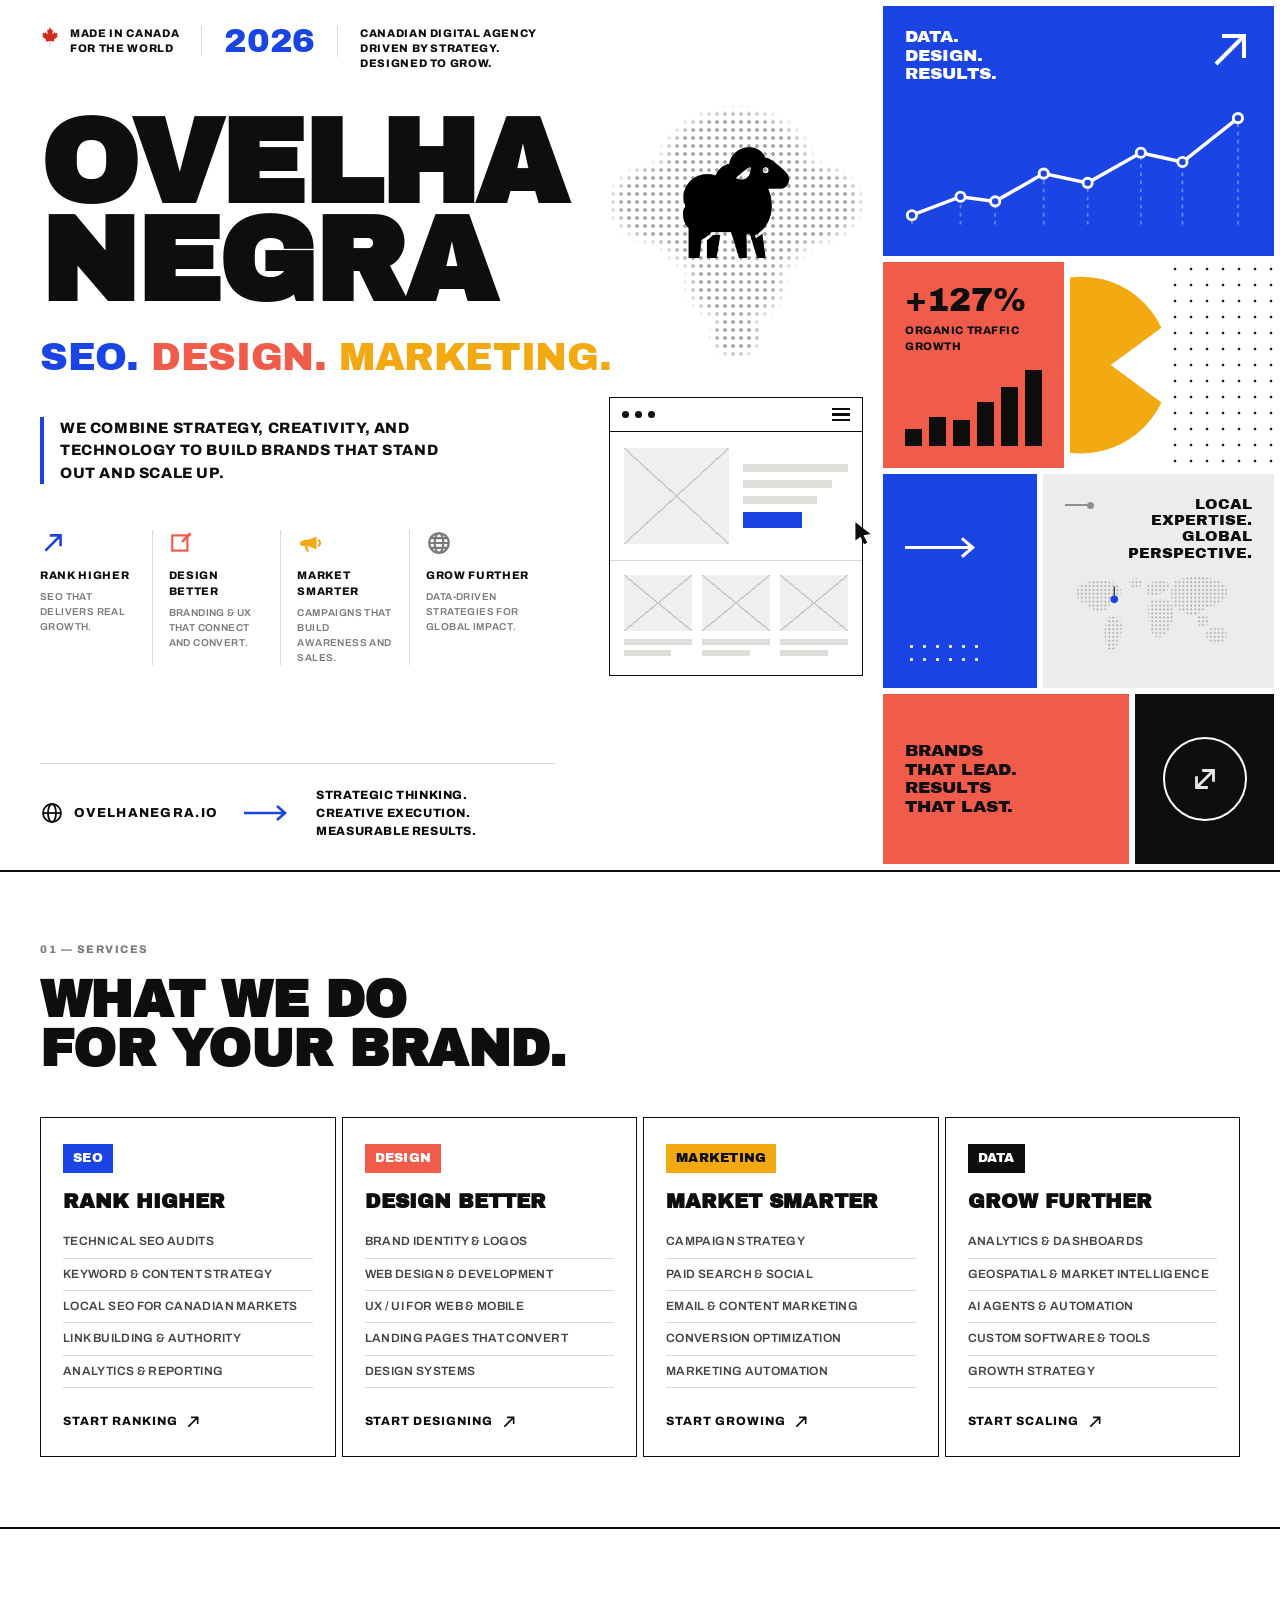
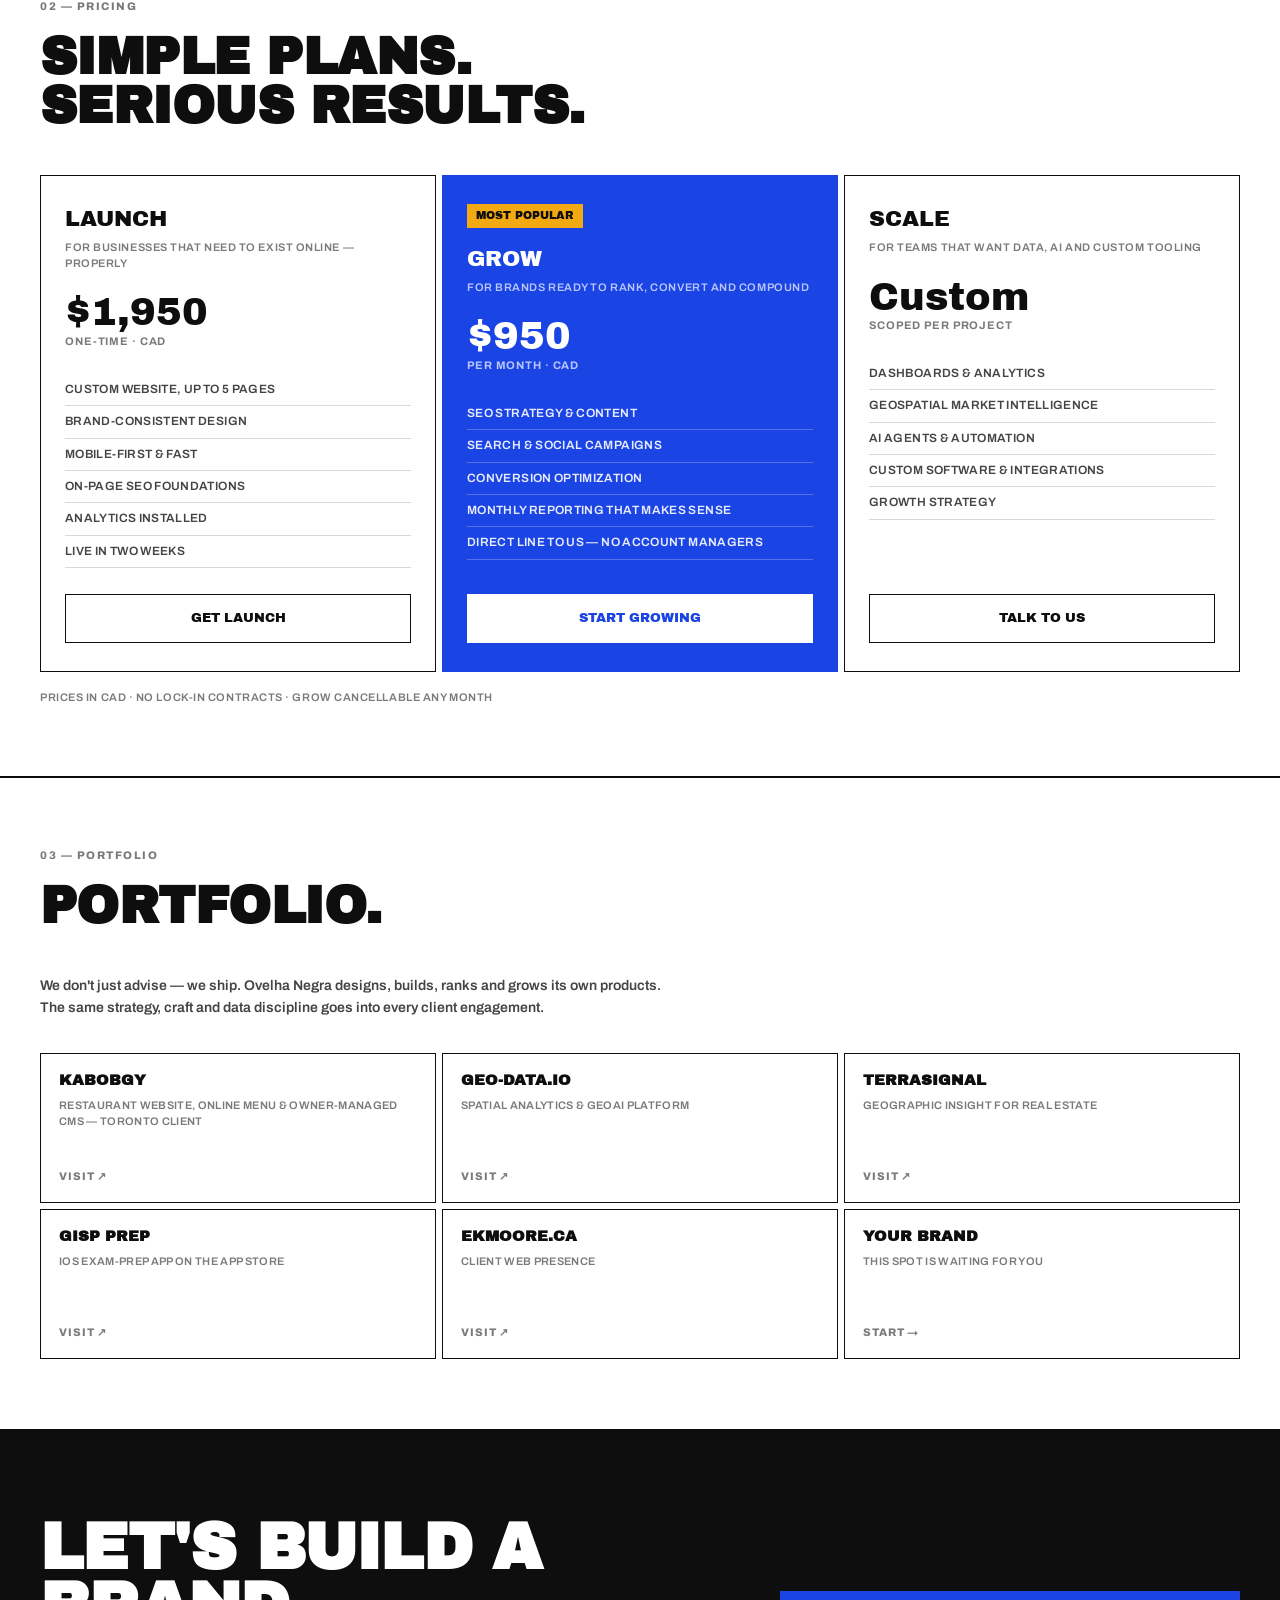
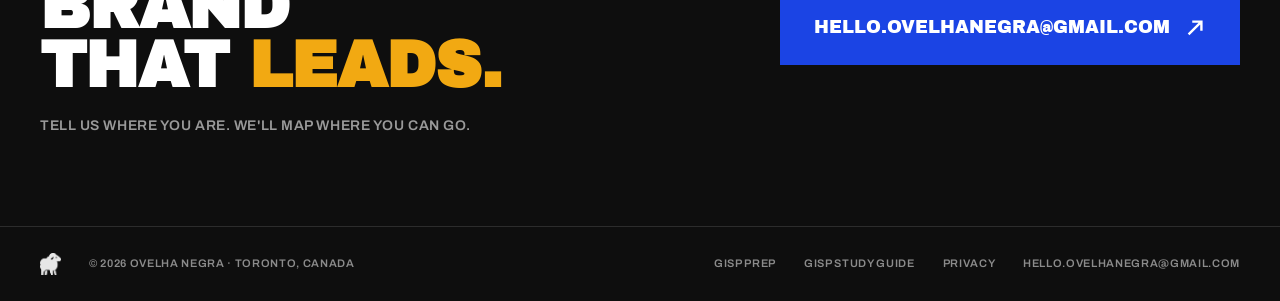
==== commit 5516abc3: "Portfolio: lead with Kabobgy, the first client site Co-Authored-By: Claude Fable 5 <noreply@anthropi" ====
--- a/index.html
+++ b/index.html
@@ -213,7 +213,7 @@
   .price-note{margin-top:18px;font-weight:600;font-size:11px;letter-spacing:.05em;text-transform:uppercase;color:var(--grey-txt)}
 
   .work-note{font-weight:600;font-size:14px;color:#444;max-width:640px;margin-bottom:34px;line-height:1.6;text-transform:none;letter-spacing:0}
-  .work-grid{display:grid;grid-template-columns:repeat(5,1fr);gap:6px}
+  .work-grid{display:grid;grid-template-columns:repeat(3,1fr);gap:6px}
   .work{border:1.5px solid var(--ink);padding:18px;min-height:150px;display:flex;flex-direction:column;transition:background .15s,color .15s}
   .work:hover{background:var(--ink);color:#fff}
   .work b{font-family:var(--black);font-size:15px;text-transform:uppercase;line-height:1.1;margin-bottom:8px}
@@ -532,6 +532,11 @@
     <h2 class="sec-title">Portfolio.</h2>
     <p class="work-note">We don't just advise — we ship. Ovelha Negra designs, builds, ranks and grows its own products. The same strategy, craft and data discipline goes into every client engagement.</p>
     <div class="work-grid">
+      <a class="work" href="https://kabobgy.vercel.app" target="_blank" rel="noopener">
+        <b>Kabobgy</b>
+        <span>Restaurant website, online menu &amp; owner-managed CMS — Toronto client</span>
+        <span class="wgo">Visit ↗</span>
+      </a>
       <a class="work" href="https://geo-data.io" target="_blank" rel="noopener">
         <b>geo-data.io</b>
         <span>Spatial analytics &amp; GeoAI platform</span>
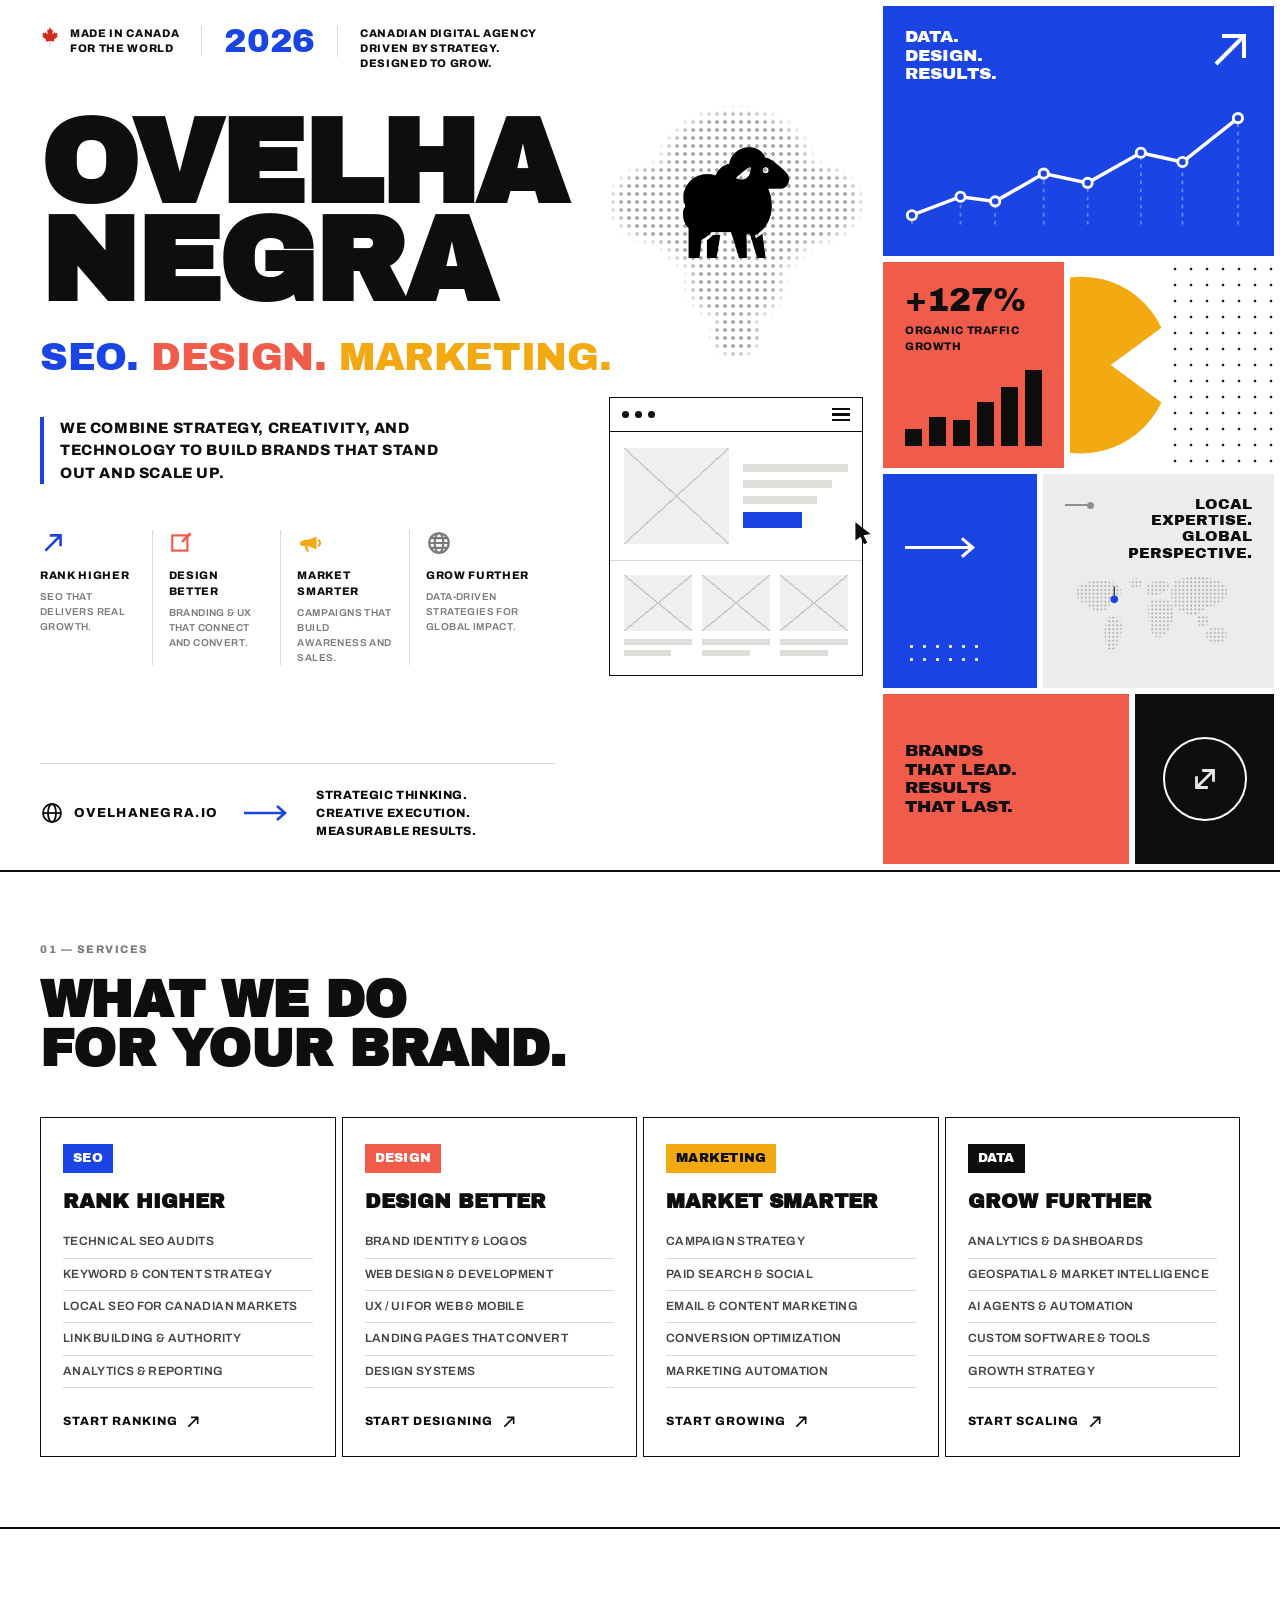
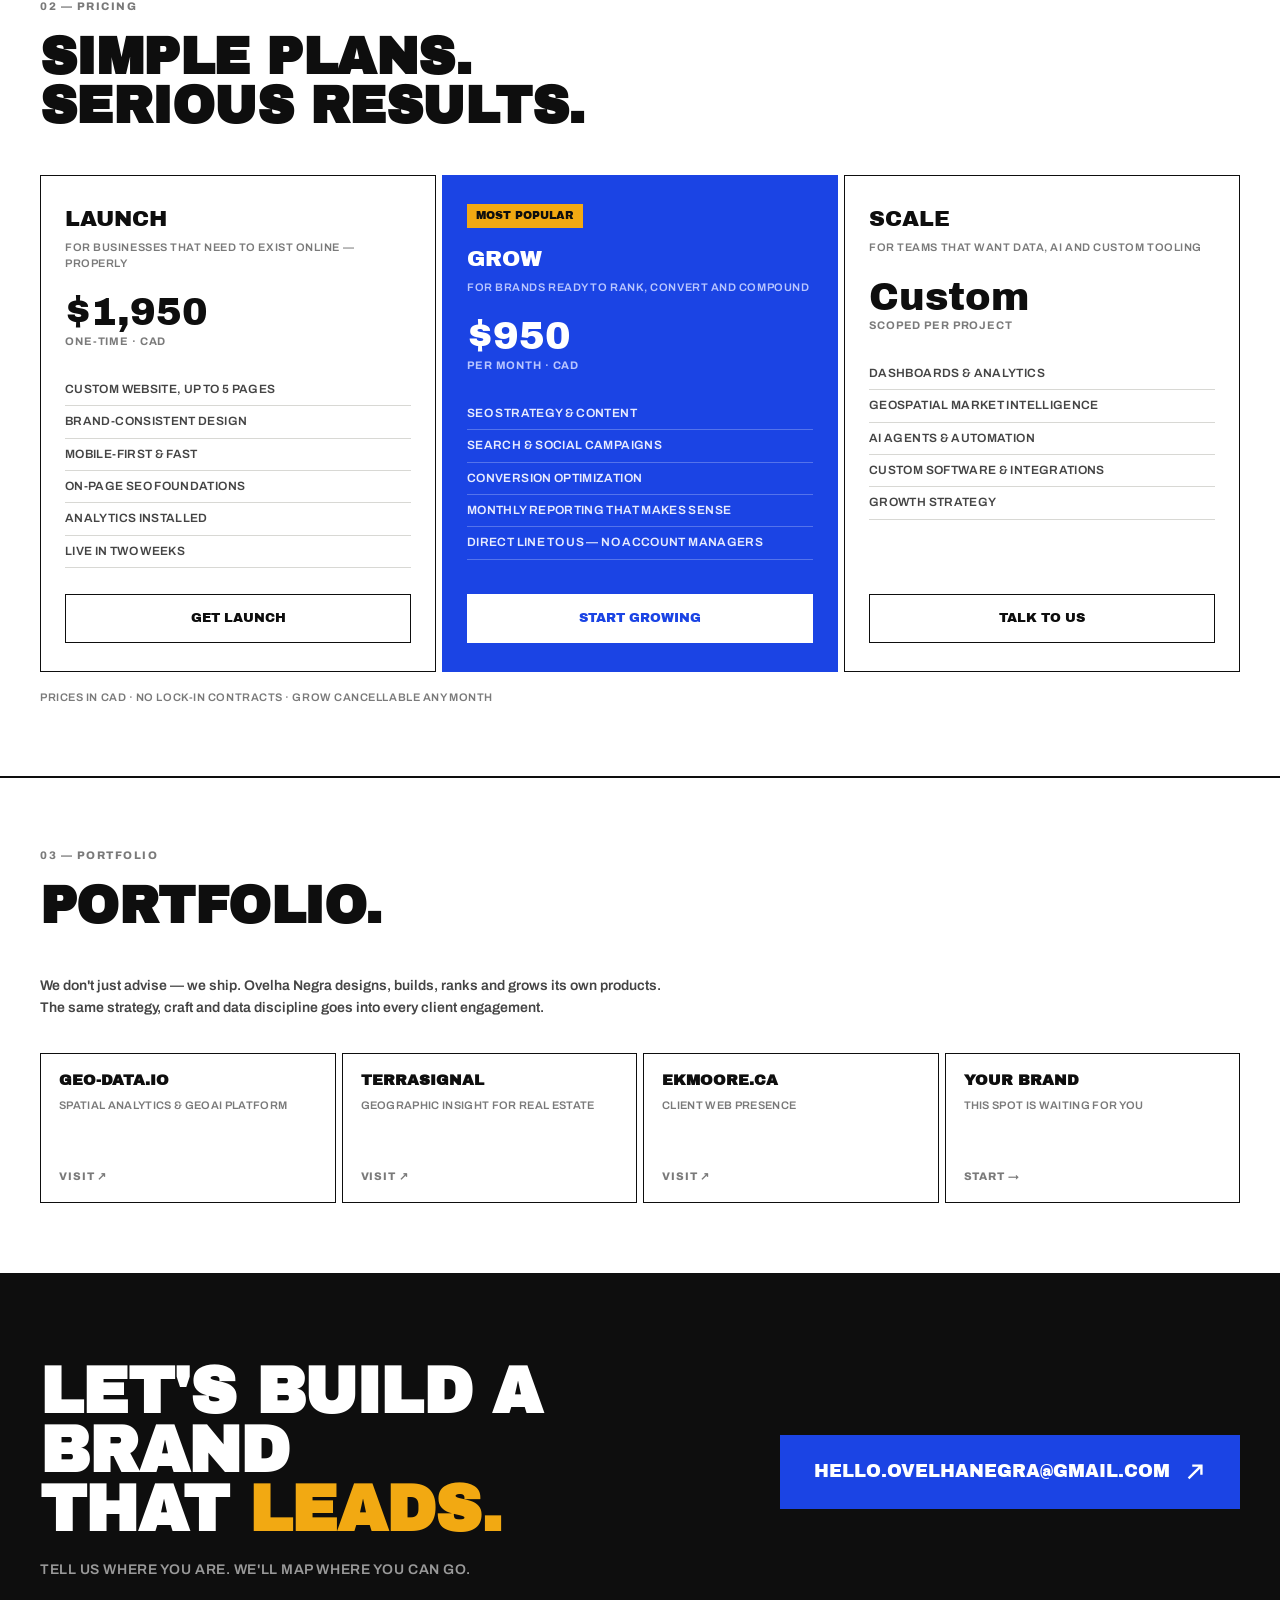
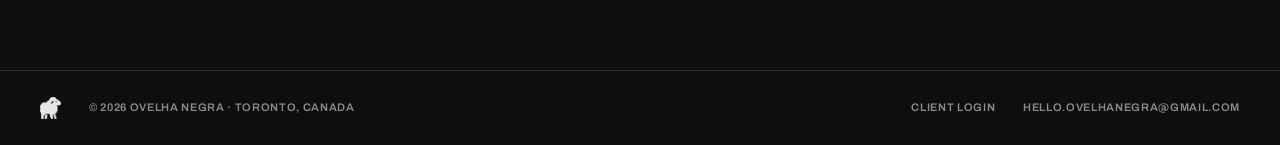
==== commit aec3d562: "Clean portfolio + add client preview portal at /clients/ Remove Kabobgy (work in progress) and GISP " ====
--- a/index.html
+++ b/index.html
@@ -213,7 +213,7 @@
   .price-note{margin-top:18px;font-weight:600;font-size:11px;letter-spacing:.05em;text-transform:uppercase;color:var(--grey-txt)}
 
   .work-note{font-weight:600;font-size:14px;color:#444;max-width:640px;margin-bottom:34px;line-height:1.6;text-transform:none;letter-spacing:0}
-  .work-grid{display:grid;grid-template-columns:repeat(3,1fr);gap:6px}
+  .work-grid{display:grid;grid-template-columns:repeat(4,1fr);gap:6px}
   .work{border:1.5px solid var(--ink);padding:18px;min-height:150px;display:flex;flex-direction:column;transition:background .15s,color .15s}
   .work:hover{background:var(--ink);color:#fff}
   .work b{font-family:var(--black);font-size:15px;text-transform:uppercase;line-height:1.1;margin-bottom:8px}
@@ -244,7 +244,7 @@
     .col-left{grid-column:1/-1;order:1}
     .col-mid{padding-left:34px}
     .svc-grid{grid-template-columns:repeat(2,1fr)}
-    .work-grid{grid-template-columns:repeat(3,1fr)}
+    .work-grid{grid-template-columns:repeat(2,1fr)}
     .tagline{white-space:normal}
   }
   @media(max-width:720px){
@@ -532,11 +532,6 @@
     <h2 class="sec-title">Portfolio.</h2>
     <p class="work-note">We don't just advise — we ship. Ovelha Negra designs, builds, ranks and grows its own products. The same strategy, craft and data discipline goes into every client engagement.</p>
     <div class="work-grid">
-      <a class="work" href="https://kabobgy.vercel.app" target="_blank" rel="noopener">
-        <b>Kabobgy</b>
-        <span>Restaurant website, online menu &amp; owner-managed CMS — Toronto client</span>
-        <span class="wgo">Visit ↗</span>
-      </a>
       <a class="work" href="https://geo-data.io" target="_blank" rel="noopener">
         <b>geo-data.io</b>
         <span>Spatial analytics &amp; GeoAI platform</span>
@@ -545,11 +540,6 @@
       <a class="work" href="https://www.terrasignal.ca" target="_blank" rel="noopener">
         <b>TerraSignal</b>
         <span>Geographic insight for real estate</span>
-        <span class="wgo">Visit ↗</span>
-      </a>
-      <a class="work" href="/GISPApp/">
-        <b>GISP Prep</b>
-        <span>iOS exam-prep app on the App Store</span>
         <span class="wgo">Visit ↗</span>
       </a>
       <a class="work" href="https://ekmoore.ca" target="_blank" rel="noopener">
@@ -582,9 +572,7 @@
     <img src="/assets/ovelhanegra-sheep.png" alt="Ovelha Negra">
     <span>© 2026 Ovelha Negra · Toronto, Canada</span>
     <span class="grow"></span>
-    <a href="/GISPApp/">GISP Prep</a>
-    <a href="/GISPApp/gisp-exam-study-guide/">GISP Study Guide</a>
-    <a href="/GISPApp/privacy.html">Privacy</a>
+    <a href="/clients/">Client Login</a>
     <a href="mailto:hello.ovelhanegra@gmail.com">hello.ovelhanegra@gmail.com</a>
   </div>
 </footer>
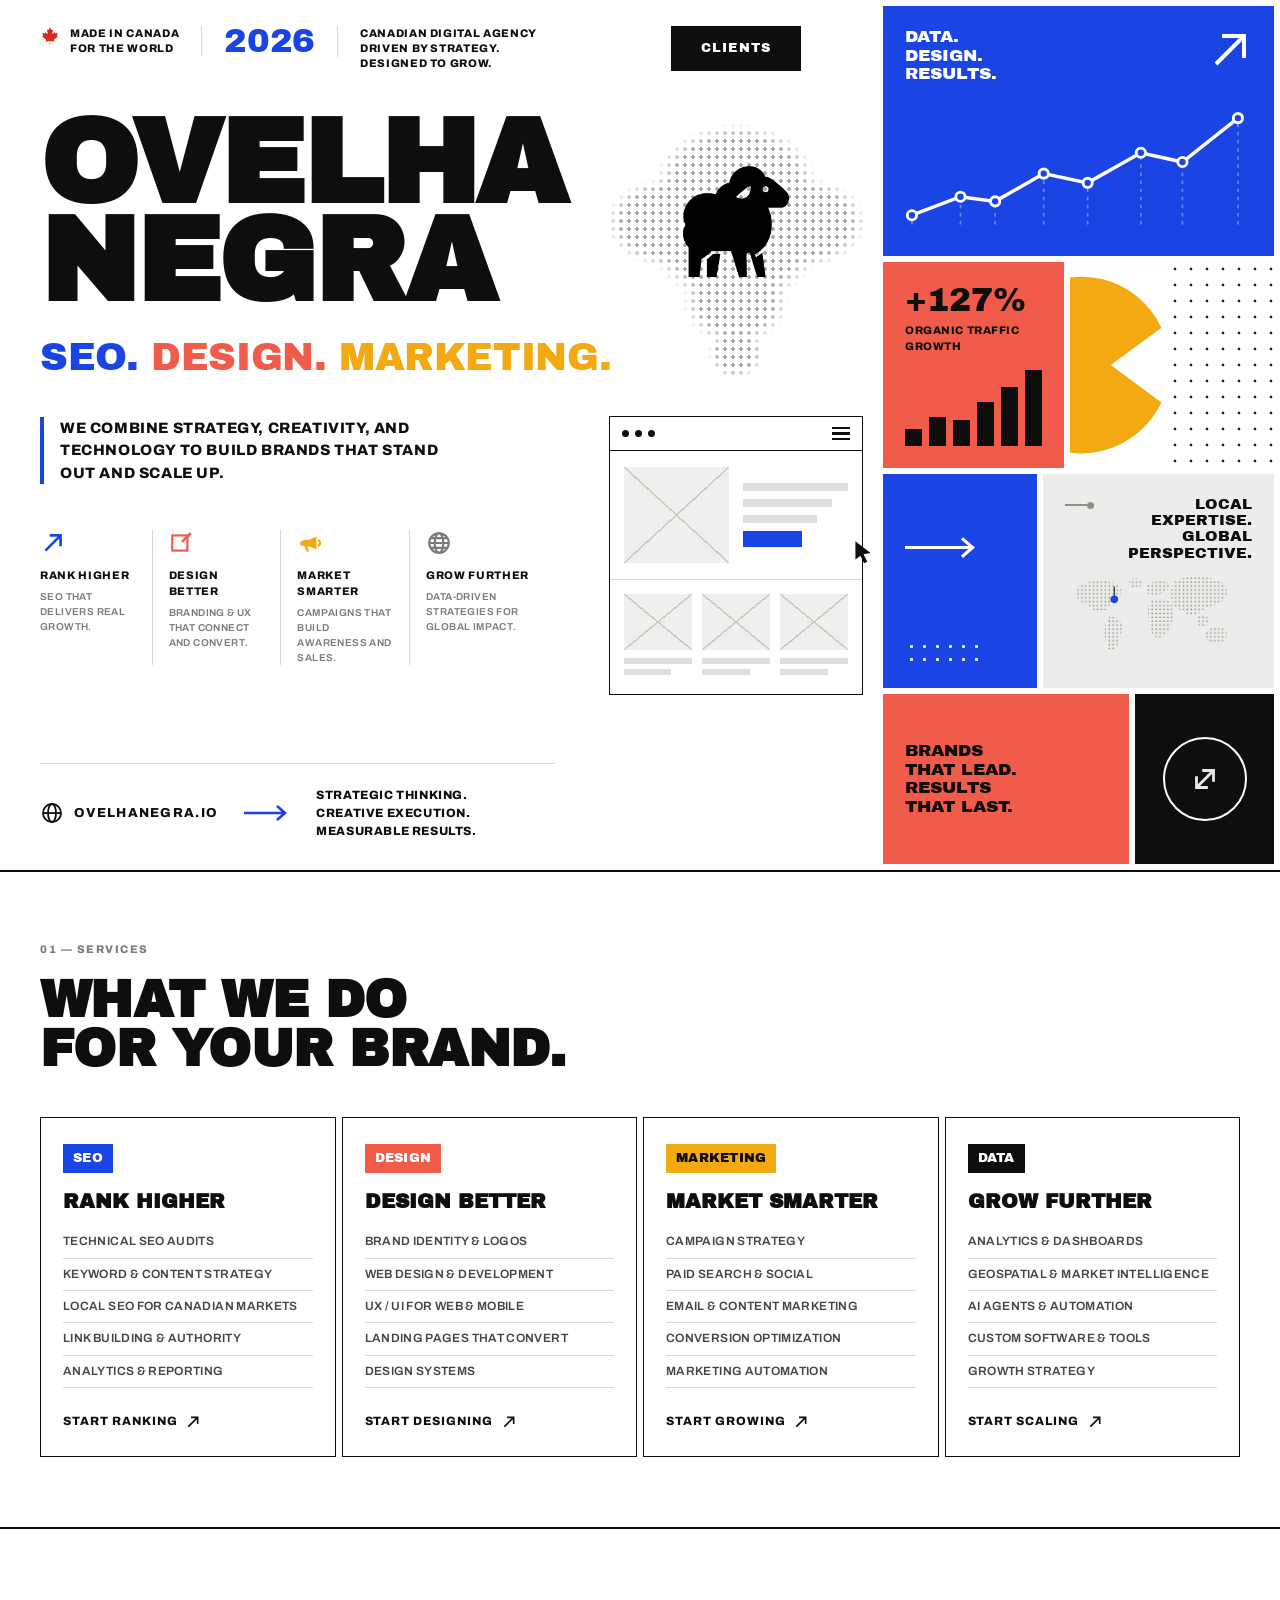
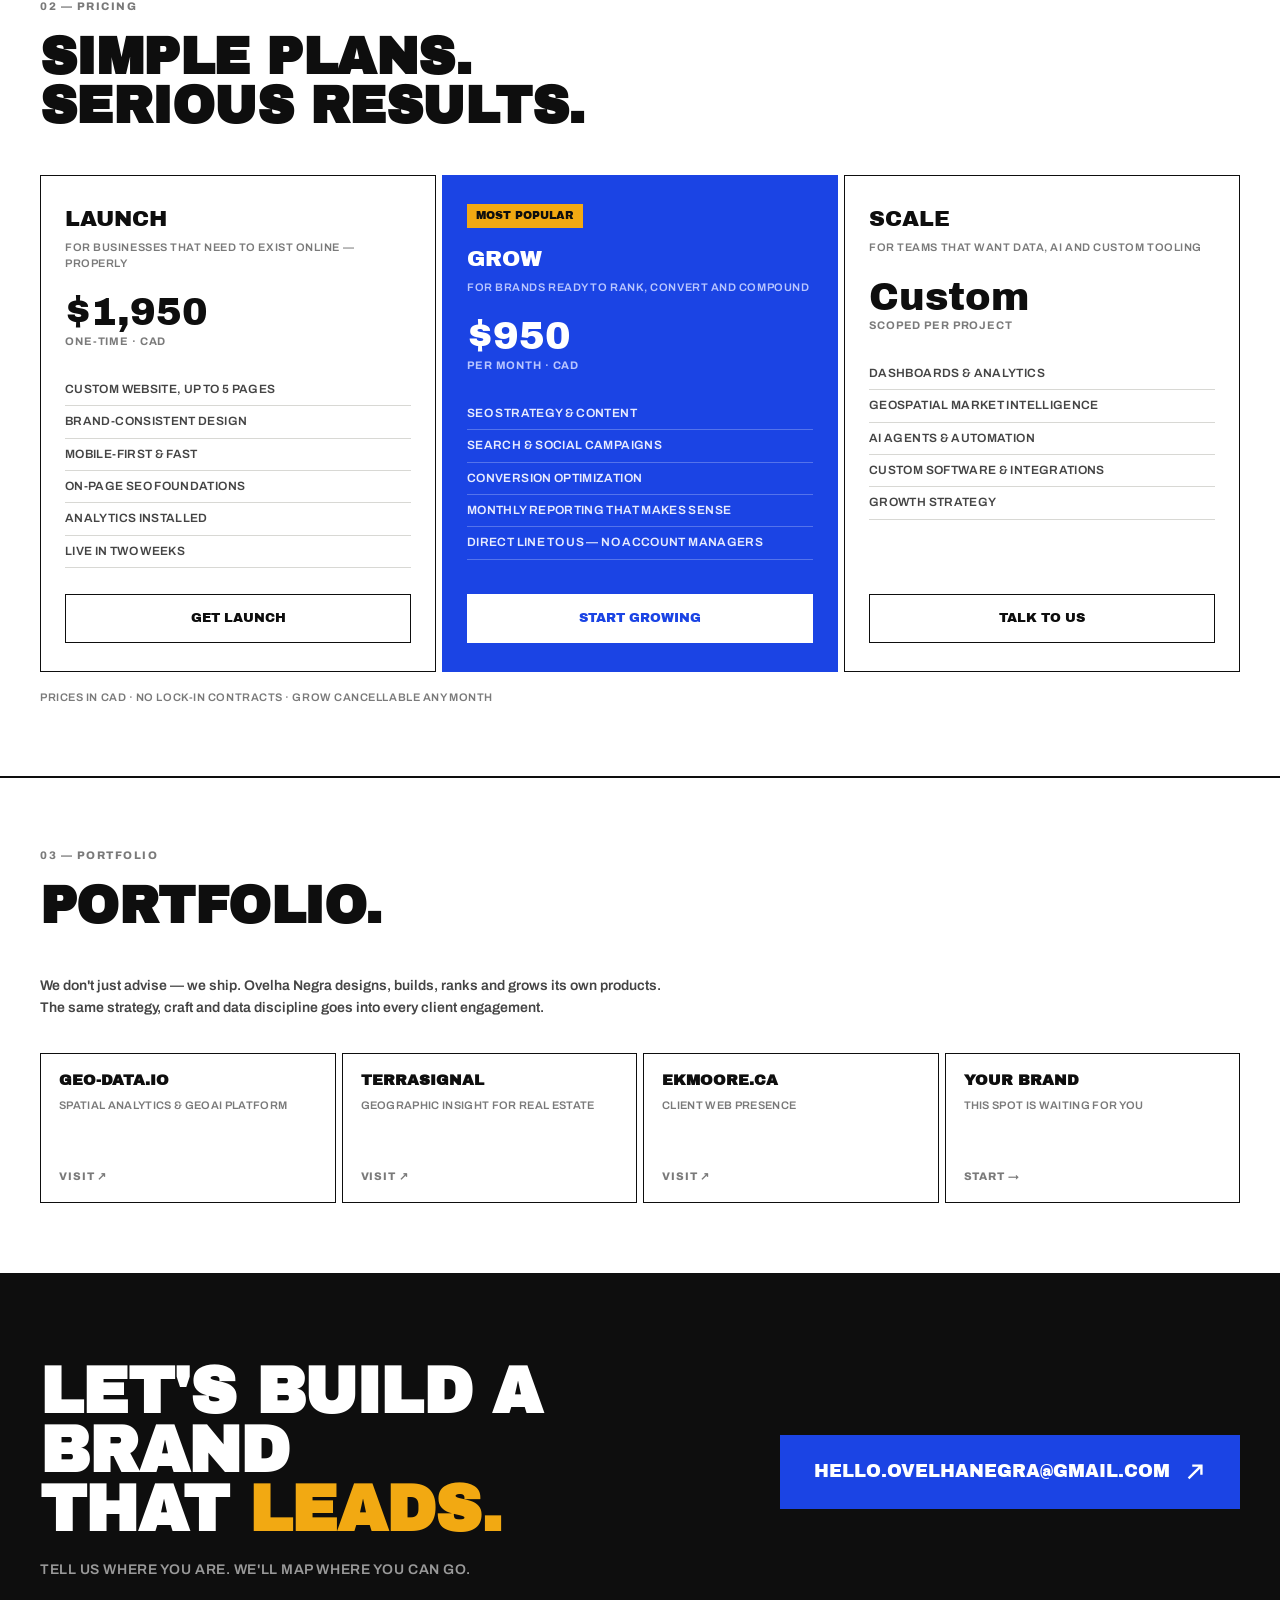
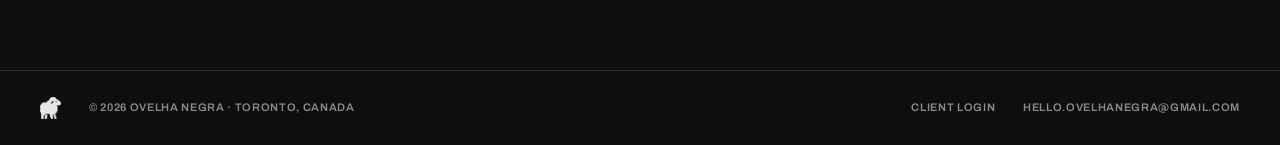
==== commit d2cbb783: "CLIENTS button above the sheep, linking to the client portal Co-Authored-By: Claude Fable 5 <noreply" ====
--- a/index.html
+++ b/index.html
@@ -106,7 +106,9 @@
   .strip-claim{font-weight:800;font-size:12px;letter-spacing:.05em;text-transform:uppercase;line-height:1.5}
 
   /* ---- middle column ---- */
-  .sheep-stage{position:relative;width:100%;max-width:400px;aspect-ratio:1/1.12;margin:52px auto 0;display:flex;align-items:center;justify-content:center}
+  .clients-btn{font-family:var(--black);font-size:13px;letter-spacing:.08em;text-transform:uppercase;background:var(--ink);color:#fff;padding:13px 30px;align-self:center;display:inline-block;transition:background .15s}
+  .clients-btn:hover{background:var(--blue)}
+  .sheep-stage{position:relative;width:100%;max-width:400px;aspect-ratio:1/1.12;margin:26px auto 0;display:flex;align-items:center;justify-content:center}
   .halftone{position:absolute;inset:0;background-image:radial-gradient(circle,#a8a8a5 1.6px,transparent 1.7px);background-size:8px 8px;-webkit-mask-image:radial-gradient(ellipse 40% 26% at 50% 30%,#000 60%,transparent 80%),radial-gradient(ellipse 30% 20% at 22% 44%,#000 55%,transparent 78%),radial-gradient(ellipse 30% 20% at 78% 44%,#000 55%,transparent 78%),radial-gradient(ellipse 42% 26% at 50% 52%,#000 58%,transparent 80%),radial-gradient(ellipse 28% 20% at 50% 72%,#000 50%,transparent 76%),radial-gradient(ellipse 15% 12% at 50% 90%,#000 45%,transparent 75%);mask-image:radial-gradient(ellipse 40% 26% at 50% 30%,#000 60%,transparent 80%),radial-gradient(ellipse 30% 20% at 22% 44%,#000 55%,transparent 78%),radial-gradient(ellipse 30% 20% at 78% 44%,#000 55%,transparent 78%),radial-gradient(ellipse 42% 26% at 50% 52%,#000 58%,transparent 80%),radial-gradient(ellipse 28% 20% at 50% 72%,#000 50%,transparent 76%),radial-gradient(ellipse 15% 12% at 50% 90%,#000 45%,transparent 75%)}
   .sheep-stage img{position:relative;width:42%;height:auto;z-index:2;margin-bottom:14%}
 
@@ -322,6 +324,7 @@
 
   <!-- MIDDLE -->
   <div class="col-mid">
+    <a class="clients-btn" href="/clients/">Clients</a>
     <div class="sheep-stage">
       <div class="halftone" aria-hidden="true"></div>
       <img src="/assets/ovelhanegra-sheep.png" alt="Ovelha Negra — the black sheep" width="340" height="340">
